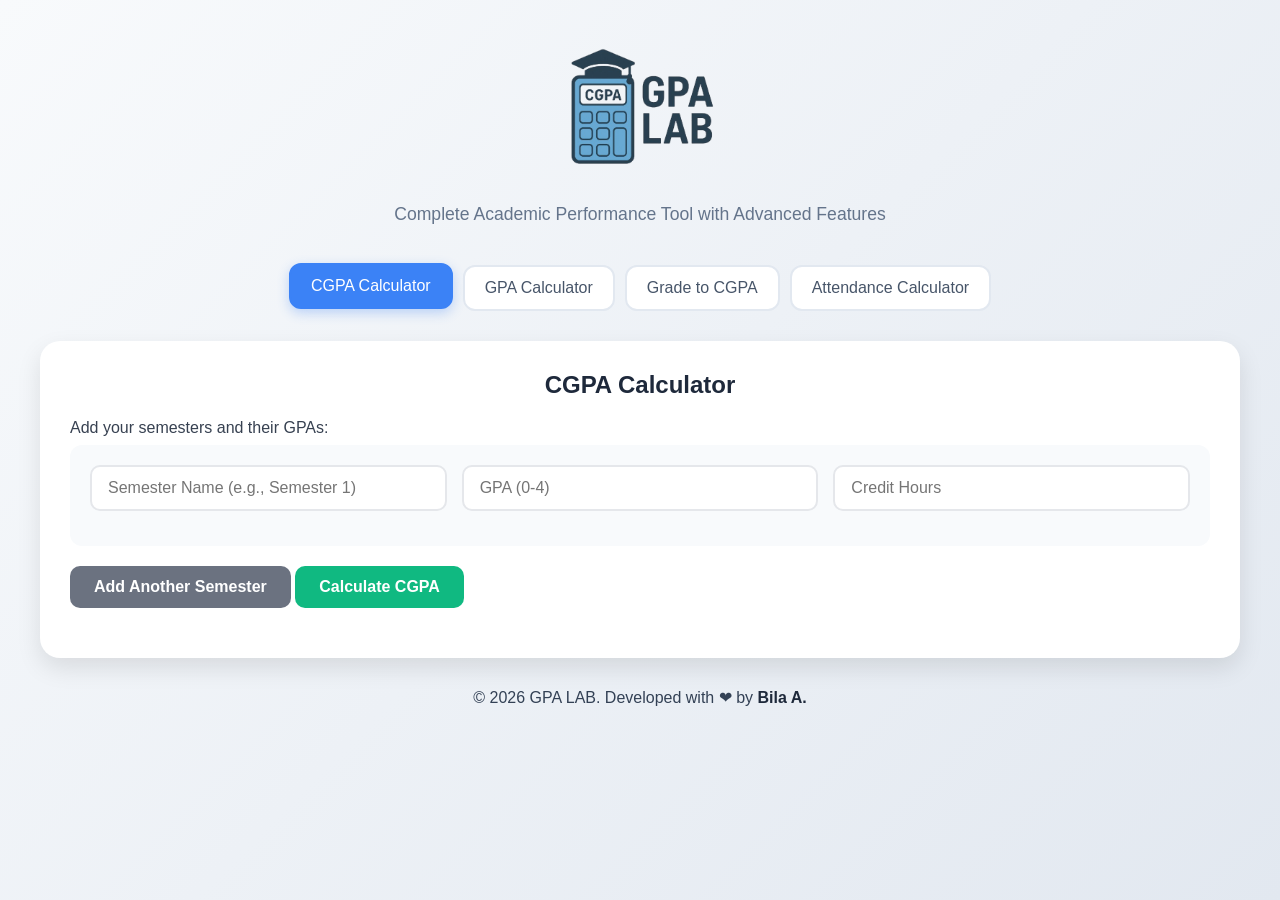
==== index.html @ 98773e89 "Upload Project" ====
<!DOCTYPE html>
<html lang="en">

<head>
  <meta charset="UTF-8">
  <meta name="viewport" content="width=device-width, initial-scale=1.0">
  <title>GPA Lab - Academic Performance Tool</title>
  <link rel="stylesheet" href="css/style.css">
</head>

<body>
  <div class="container">
    <div class="header">
      <!-- <h1>GPA Lab</h1> -->
      <span class="logo">
        <img src="assets/logo (2).png" alt="">
      </span>
      <p>Complete Academic Performance Tool with Advanced Features</p>
    </div>

    <div class="calculator-tabs">
      <div class="tab-btn active" onclick="showCalculator('cgpa')">CGPA Calculator</div>
      <div class="tab-btn" onclick="showCalculator('gpa')">GPA Calculator</div>
      <div class="tab-btn" onclick="showCalculator('grade')">Grade to CGPA</div>
      <div class="tab-btn" onclick="showCalculator('attendance')">Attendance Calculator</div>
    </div>

    <!-- CGPA Calculator -->
    <div id="cgpa-calc" class="calculator-section active">
      <h2 class="section-title">CGPA Calculator</h2>
      <div class="input-group">
        <label>Add your semesters and their GPAs:</label>
        <div id="semesters-container">
          <div class="semester-group">
            <div class="input-row">
              <input type="text" placeholder="Semester Name (e.g., Semester 1)" class="semester-name">
              <input type="number" step="0.01" min="0" max="4" placeholder="GPA (0-4)" class="semester-gpa">
              <input type="number" step="1" min="1" placeholder="Credit Hours" class="semester-credits">
            </div>
          </div>
        </div>
        <div style="margin: 20px 0;">
          <button class="btn btn-secondary" onclick="addSemester()">Add Another Semester</button>
          <button class="btn btn-success" onclick="calculateCGPA()">Calculate CGPA</button>
        </div>
      </div>
      <div id="cgpa-result" class="result-card">
        <div class="result-value" id="cgpa-value">0.00</div>
        <div class="result-label">Your CGPA</div>
      </div>
    </div>

    <!-- GPA Calculator -->
    <div id="gpa-calc" class="calculator-section">
      <h2 class="section-title">GPA Calculator</h2>
      <div class="grade-info">
        <h4>Grade Scale (4.0 Scale)</h4>
        <div class="grade-scale">
          <div>A+ = 4.0</div>
          <div>A = 4.0</div>
          <div>A- = 3.7</div>
          <div>B+ = 3.3</div>
          <div>B = 3.0</div>
          <div>B- = 2.7</div>
          <div>C+ = 2.3</div>
          <div>C = 2.0</div>
          <div>D = 1.0</div>
          <div>F = 0.0</div>
        </div>
      </div>
      <div class="input-group">
        <label>Add your courses:</label>
        <div id="courses-container">
          <div class="input-row">
            <input type="text" placeholder="Course Name" class="course-name">
            <select class="course-grade">
              <option value="">Select Grade</option>
              <option value="4.0">A+ (4.0)</option>
              <option value="4.0">A (4.0)</option>
              <option value="3.7">A- (3.7)</option>
              <option value="3.3">B+ (3.3)</option>
              <option value="3.0">B (3.0)</option>
              <option value="2.7">B- (2.7)</option>
              <option value="2.3">C+ (2.3)</option>
              <option value="2.0">C (2.0)</option>
              <option value="1.0">D (1.0)</option>
              <option value="0.0">F (0.0)</option>
            </select>
            <input type="number" step="1" min="1" placeholder="Credits" class="course-credits">
          </div>
        </div>
        <div style="margin: 20px 0;">
          <button class="btn btn-secondary" onclick="addCourse()">Add Another Course</button>
          <button class="btn btn-success" onclick="calculateGPA()">Calculate GPA</button>
        </div>
      </div>
      <div id="gpa-result" class="result-card">
        <div class="result-value" id="gpa-value">0.00</div>
        <div class="result-label">Your GPA</div>
      </div>
    </div>
    <!-- Grade to CGPA -->
    <div id="grade-calc" class="calculator-section">
      <h2 class="section-title">Grade to CGPA Calculator</h2>
      <div class="input-group">
        <label>Enter your letter grades and credits:</label>
        <div id="grade-courses-container">
          <div class="input-row">
            <input type="text" placeholder="Subject">
            <select class="grade-letter">
              <option value="">Select Grade</option>
              <option value="4.0">A+</option>
              <option value="4.0">A</option>
              <option value="3.7">A-</option>
              <option value="3.3">B+</option>
              <option value="3.0">B</option>
              <option value="2.7">B-</option>
              <option value="2.3">C+</option>
              <option value="2.0">C</option>
              <option value="1.0">D</option>
              <option value="0.0">F</option>
            </select>
            <input type="number" step="1" min="1" placeholder="Credits" class="grade-credits">
          </div>
        </div>
        <div style="margin: 20px 0;">
          <button class="btn btn-secondary" onclick="addGradeCourse()">Add Another Course</button>
          <button class="btn btn-success" onclick="calculateGradeCGPA()">Calculate CGPA</button>
        </div>
      </div>
      <div id="grade-result" class="result-card">
        <div class="result-value" id="grade-cgpa-value">0.00</div>
        <div class="result-label">Your CGPA from Grades</div>
      </div>
    </div>

    <!-- Attendance Calculator -->
    <div id="attendance-calc" class="calculator-section">
      <h2 class="section-title">Attendance Calculator</h2>
      <div class="attendance-grid">
        <div class="attendance-card">
          <h3>Calculate Attendance Percentage</h3>
          <div class="input-group">
            <label>Total Classes:</label>
            <input type="number" id="total-classes" placeholder="Total classes held">
          </div>
          <div class="input-group">
            <label>Classes Attended:</label>
            <input type="number" id="attended-classes" placeholder="Classes you attended">
          </div>
          <button class="btn" onclick="calculateAttendance()">Calculate Attendance</button>
          <div id="attendance-result" class="result-card">
            <div class="result-value" id="attendance-percentage">0%</div>
            <div class="result-label">Attendance Percentage</div>
          </div>
        </div>

        <div class="attendance-card">
          <h3>Classes Needed for Target</h3>
          <div class="input-group">
            <label>Current Attendance %:</label>
            <input type="number" step="0.01" id="current-attendance" placeholder="Current percentage">
          </div>
          <div class="input-group">
            <label>Target Attendance %:</label>
            <input type="number" step="0.01" id="target-attendance" placeholder="Desired percentage">
          </div>
          <div class="input-group">
            <label>Total Classes So Far:</label>
            <input type="number" id="current-total" placeholder="Classes held till now">
          </div>
          <button class="btn" onclick="calculateRequiredClasses()">Calculate Required</button>
          <div id="required-result" class="result-card">
            <div class="result-value" id="required-classes">0</div>
            <div class="result-label">Classes Needed</div>
          </div>
        </div>
      </div>
    </div>

    <footer>
      <p>&copy; <span id="year"></span> GPA LAB. Developed with ❤ by <a href="https://bilaldeveloper.vercel.app/">Bila
          A.</a></p>
    </footer>

  </div>
  <script src="js/script.js"></script>
</body>

</html>
---- css/style.css ----
* {
    margin: 0;
    padding: 0;
    box-sizing: border-box;
}

body {
    font-family: -apple-system, BlinkMacSystemFont, 'Segoe UI', Roboto, Oxygen, Ubuntu, Cantarell, sans-serif;
    background: linear-gradient(135deg, #f8fafc 0%, #e2e8f0 100%);
    min-height: 100vh;
    padding: 20px;
    color: #334155;
}

.container {
    max-width: 1200px;
    margin: 0 auto;
}

.header {
    text-align: center;
    margin-bottom: 40px;
}

.header h1 {
    font-size: 2.5rem;
    color: #1e293b;
    margin-bottom: 10px;
    font-weight: 700;
}

.logo{
    width: 10px;
    height: 10px;
}

.logo img{
    max-width: 15%;
    max-height: 15%;
}

.header p {
    color: #64748b;
    font-size: 1.1rem;
}

.calculator-tabs {
    display: flex;
    justify-content: center;
    margin-bottom: 30px;
    flex-wrap: wrap;
    gap: 10px;
}

.tab-btn {
    padding: 12px 20px;
    background: white;
    border: 2px solid #e2e8f0;
    border-radius: 12px;
    cursor: pointer;
    transition: all 0.3s ease;
    font-weight: 500;
    color: #475569;
}

.tab-btn.active {
    background: #3b82f6;
    color: white;
    border-color: #3b82f6;
    transform: translateY(-2px);
    box-shadow: 0 4px 12px rgba(59, 130, 246, 0.3);
}

.calculator-section {
    display: none;
    background: white;
    border-radius: 20px;
    padding: 30px;
    box-shadow: 0 10px 25px rgba(0, 0, 0, 0.1);
    margin-bottom: 30px;
}

.calculator-section.active {
    display: block;
}

.section-title {
    font-size: 1.5rem;
    color: #1e293b;
    margin-bottom: 20px;
    text-align: center;
}

.input-group {
    margin-bottom: 20px;
}

.input-group label {
    display: block;
    margin-bottom: 8px;
    font-weight: 500;
    color: #374151;
}

.input-row {
    display: flex;
    gap: 15px;
    margin-bottom: 15px;
    align-items: center;
    flex-wrap: wrap;
}

input,
select {
    padding: 12px 16px;
    border: 2px solid #e5e7eb;
    border-radius: 10px;
    font-size: 16px;
    transition: all 0.3s ease;
    flex: 1;
    min-width: 120px;
}

input:focus,
select:focus {
    outline: none;
    border-color: #3b82f6;
    box-shadow: 0 0 0 3px rgba(59, 130, 246, 0.1);
}

.btn {
    padding: 12px 24px;
    background: #3b82f6;
    color: white;
    border: none;
    border-radius: 10px;
    cursor: pointer;
    font-weight: 600;
    font-size: 16px;
    transition: all 0.3s ease;
    white-space: nowrap;
}

.btn:hover {
    background: #2563eb;
    transform: translateY(-1px);
    box-shadow: 0 4px 12px rgba(59, 130, 246, 0.3);
}

.btn-secondary {
    background: #6b7280;
}

.btn-secondary:hover {
    background: #4b5563;
}

.btn-success {
    background: #10b981;
}

.btn-success:hover {
    background: #059669;
}

.result-card {
    background: linear-gradient(135deg, #3b82f6 0%, #1d4ed8 100%);
    color: white;
    padding: 25px;
    border-radius: 15px;
    text-align: center;
    margin-top: 25px;
    display: none;
}

.result-card.show {
    display: block;
    animation: slideIn 0.5s ease;
}

@keyframes slideIn {
    from {
        opacity: 0;
        transform: translateY(20px);
    }

    to {
        opacity: 1;
        transform: translateY(0);
    }
}

.result-value {
    font-size: 2.5rem;
    font-weight: 700;
    margin-bottom: 10px;
}

.result-label {
    font-size: 1.1rem;
    opacity: 0.9;
}

.semester-group {
    background: #f8fafc;
    padding: 20px;
    border-radius: 12px;
    margin-bottom: 15px;
}

.semester-title {
    font-weight: 600;
    margin-bottom: 15px;
    color: #1e293b;
}

.remove-semester {
    background: #ef4444;
    color: white;
    border: none;
    padding: 8px 12px;
    border-radius: 6px;
    cursor: pointer;
    font-size: 14px;
    margin-left: 10px;
}

.remove-semester:hover {
    background: #dc2626;
}

.grade-info {
    background: #f0f9ff;
    border: 1px solid #bae6fd;
    padding: 15px;
    border-radius: 10px;
    margin-bottom: 20px;
}

.grade-info h4 {
    color: #0369a1;
    margin-bottom: 10px;
}

.grade-scale {
    display: grid;
    grid-template-columns: repeat(auto-fit, minmax(100px, 1fr));
    gap: 10px;
    font-size: 14px;
}

.attendance-grid {
    display: grid;
    grid-template-columns: repeat(auto-fit, minmax(250px, 1fr));
    gap: 20px;
    margin-bottom: 20px;
}

.attendance-card {
    background: #f8fafc;
    padding: 20px;
    border-radius: 12px;
    border: 2px solid #e2e8f0;
}

.features-grid {
    display: grid;
    grid-template-columns: repeat(auto-fit, minmax(280px, 1fr));
    gap: 20px;
    margin-top: 40px;
}

.feature-card {
    background: white;
    padding: 25px;
    border-radius: 15px;
    box-shadow: 0 4px 15px rgba(0, 0, 0, 0.08);
    text-align: center;
}

.feature-icon {
    font-size: 2.5rem;
    margin-bottom: 15px;
}

.feature-card h3 {
    color: #1e293b;
    margin-bottom: 10px;
}

.feature-card p {
    color: #64748b;
    line-height: 1.6;
}

footer{
    display: flex;
    justify-content: center;
    align-items: center;
}

footer p a{
    text-decoration: none;
    color: #1e293b;
    font-weight: 600;
}

@media (max-width: 768px) {
    .header h1 {
        font-size: 2rem;
    }

    .input-row {
        flex-direction: column;
    }

    input,
    select,
    .btn {
        min-width: 100%;
    }

    .calculator-tabs {
        flex-direction: column;
    }

    .tab-btn {
        text-align: center;
    }
}
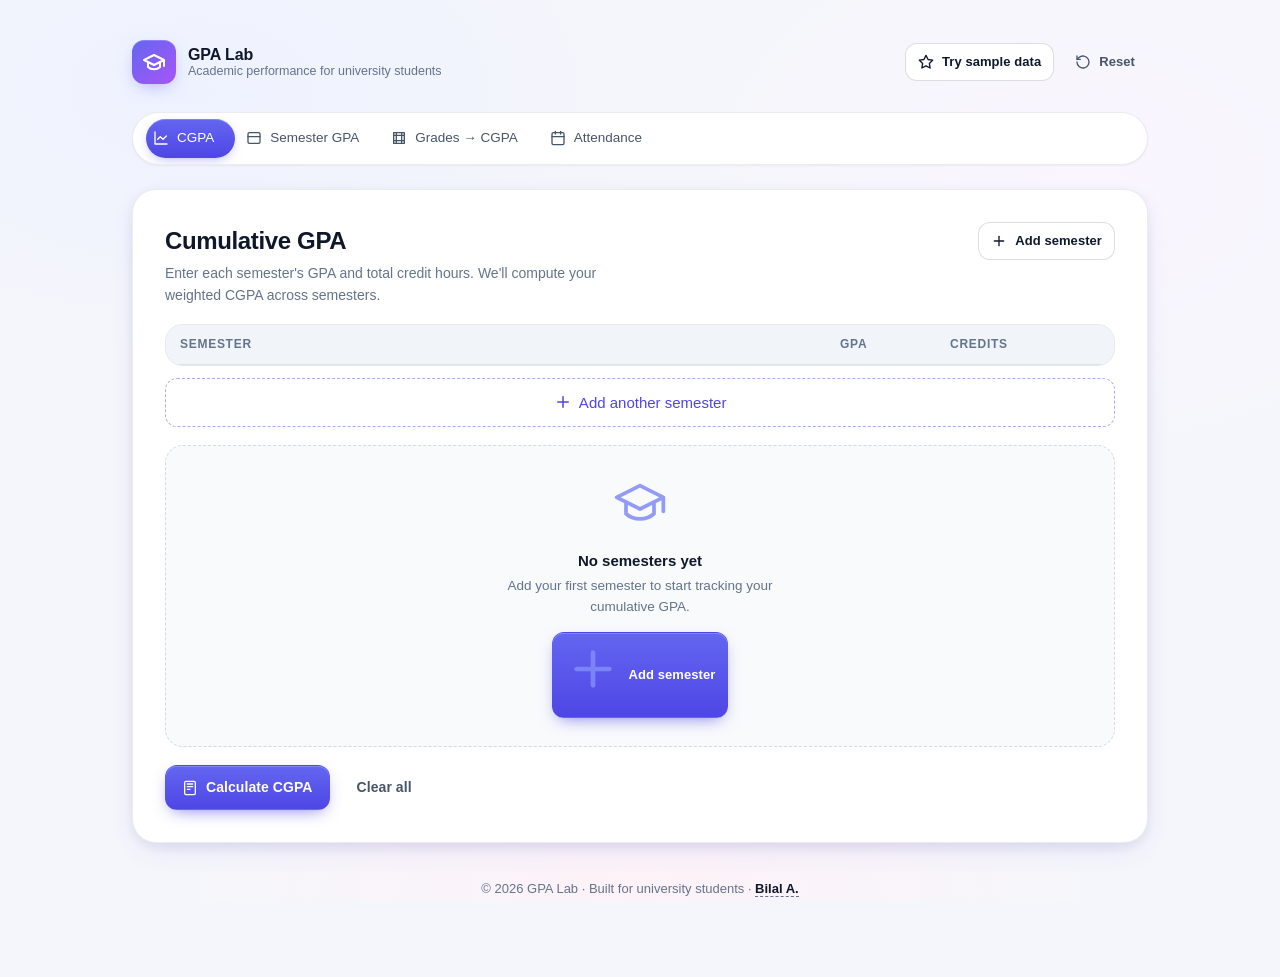
==== commit 51120955: "enhance UI" ====
--- a/index.html
+++ b/index.html
@@ -1,190 +1,425 @@
 <!DOCTYPE html>
 <html lang="en">
-
 <head>
-  <meta charset="UTF-8">
-  <meta name="viewport" content="width=device-width, initial-scale=1.0">
-  <title>GPA Lab - Academic Performance Tool</title>
-  <link rel="stylesheet" href="css/style.css">
+  <meta charset="UTF-8" />
+  <meta name="viewport" content="width=device-width, initial-scale=1.0" />
+  <meta name="color-scheme" content="light dark" />
+  <meta name="description" content="GPA Lab — calculate CGPA, semester GPA, and track class attendance. Built for university students." />
+  <title>GPA Lab — Academic Performance Tool</title>
+  <link rel="stylesheet" href="css/style.css" />
+  <link rel="icon" href="data:image/svg+xml,%3Csvg xmlns='http://www.w3.org/2000/svg' viewBox='0 0 24 24' fill='none' stroke='%236366f1' stroke-width='2.5' stroke-linecap='round' stroke-linejoin='round'%3E%3Cpath d='M12 6.253v13'/%3E%3Cpath d='M12 6.253a4 4 0 0 1 4 4v0a4 4 0 0 1-8 0v0a4 4 0 0 1 4-4z'/%3E%3Cpath d='M4 20h16'/%3E%3C/svg%3E" />
 </head>
-
 <body>
-  <div class="container">
-    <div class="header">
-      <!-- <h1>GPA Lab</h1> -->
-      <span class="logo">
-        <img src="assets/logo (2).png" alt="">
-      </span>
-      <p>Complete Academic Performance Tool with Advanced Features</p>
-    </div>
-
-    <div class="calculator-tabs">
-      <div class="tab-btn active" onclick="showCalculator('cgpa')">CGPA Calculator</div>
-      <div class="tab-btn" onclick="showCalculator('gpa')">GPA Calculator</div>
-      <div class="tab-btn" onclick="showCalculator('grade')">Grade to CGPA</div>
-      <div class="tab-btn" onclick="showCalculator('attendance')">Attendance Calculator</div>
-    </div>
-
-    <!-- CGPA Calculator -->
-    <div id="cgpa-calc" class="calculator-section active">
-      <h2 class="section-title">CGPA Calculator</h2>
-      <div class="input-group">
-        <label>Add your semesters and their GPAs:</label>
-        <div id="semesters-container">
-          <div class="semester-group">
-            <div class="input-row">
-              <input type="text" placeholder="Semester Name (e.g., Semester 1)" class="semester-name">
-              <input type="number" step="0.01" min="0" max="4" placeholder="GPA (0-4)" class="semester-gpa">
-              <input type="number" step="1" min="1" placeholder="Credit Hours" class="semester-credits">
-            </div>
-          </div>
-        </div>
-        <div style="margin: 20px 0;">
-          <button class="btn btn-secondary" onclick="addSemester()">Add Another Semester</button>
-          <button class="btn btn-success" onclick="calculateCGPA()">Calculate CGPA</button>
-        </div>
-      </div>
-      <div id="cgpa-result" class="result-card">
-        <div class="result-value" id="cgpa-value">0.00</div>
-        <div class="result-label">Your CGPA</div>
-      </div>
-    </div>
-
-    <!-- GPA Calculator -->
-    <div id="gpa-calc" class="calculator-section">
-      <h2 class="section-title">GPA Calculator</h2>
-      <div class="grade-info">
-        <h4>Grade Scale (4.0 Scale)</h4>
-        <div class="grade-scale">
-          <div>A+ = 4.0</div>
-          <div>A = 4.0</div>
-          <div>A- = 3.7</div>
-          <div>B+ = 3.3</div>
-          <div>B = 3.0</div>
-          <div>B- = 2.7</div>
-          <div>C+ = 2.3</div>
-          <div>C = 2.0</div>
-          <div>D = 1.0</div>
-          <div>F = 0.0</div>
-        </div>
-      </div>
-      <div class="input-group">
-        <label>Add your courses:</label>
-        <div id="courses-container">
-          <div class="input-row">
-            <input type="text" placeholder="Course Name" class="course-name">
-            <select class="course-grade">
-              <option value="">Select Grade</option>
-              <option value="4.0">A+ (4.0)</option>
-              <option value="4.0">A (4.0)</option>
-              <option value="3.7">A- (3.7)</option>
-              <option value="3.3">B+ (3.3)</option>
-              <option value="3.0">B (3.0)</option>
-              <option value="2.7">B- (2.7)</option>
-              <option value="2.3">C+ (2.3)</option>
-              <option value="2.0">C (2.0)</option>
-              <option value="1.0">D (1.0)</option>
-              <option value="0.0">F (0.0)</option>
-            </select>
-            <input type="number" step="1" min="1" placeholder="Credits" class="course-credits">
-          </div>
-        </div>
-        <div style="margin: 20px 0;">
-          <button class="btn btn-secondary" onclick="addCourse()">Add Another Course</button>
-          <button class="btn btn-success" onclick="calculateGPA()">Calculate GPA</button>
-        </div>
-      </div>
-      <div id="gpa-result" class="result-card">
-        <div class="result-value" id="gpa-value">0.00</div>
-        <div class="result-label">Your GPA</div>
-      </div>
-    </div>
-    <!-- Grade to CGPA -->
-    <div id="grade-calc" class="calculator-section">
-      <h2 class="section-title">Grade to CGPA Calculator</h2>
-      <div class="input-group">
-        <label>Enter your letter grades and credits:</label>
-        <div id="grade-courses-container">
-          <div class="input-row">
-            <input type="text" placeholder="Subject">
-            <select class="grade-letter">
-              <option value="">Select Grade</option>
-              <option value="4.0">A+</option>
-              <option value="4.0">A</option>
-              <option value="3.7">A-</option>
-              <option value="3.3">B+</option>
-              <option value="3.0">B</option>
-              <option value="2.7">B-</option>
-              <option value="2.3">C+</option>
-              <option value="2.0">C</option>
-              <option value="1.0">D</option>
-              <option value="0.0">F</option>
-            </select>
-            <input type="number" step="1" min="1" placeholder="Credits" class="grade-credits">
-          </div>
-        </div>
-        <div style="margin: 20px 0;">
-          <button class="btn btn-secondary" onclick="addGradeCourse()">Add Another Course</button>
-          <button class="btn btn-success" onclick="calculateGradeCGPA()">Calculate CGPA</button>
-        </div>
-      </div>
-      <div id="grade-result" class="result-card">
-        <div class="result-value" id="grade-cgpa-value">0.00</div>
-        <div class="result-label">Your CGPA from Grades</div>
-      </div>
-    </div>
-
-    <!-- Attendance Calculator -->
-    <div id="attendance-calc" class="calculator-section">
-      <h2 class="section-title">Attendance Calculator</h2>
-      <div class="attendance-grid">
-        <div class="attendance-card">
-          <h3>Calculate Attendance Percentage</h3>
-          <div class="input-group">
-            <label>Total Classes:</label>
-            <input type="number" id="total-classes" placeholder="Total classes held">
-          </div>
-          <div class="input-group">
-            <label>Classes Attended:</label>
-            <input type="number" id="attended-classes" placeholder="Classes you attended">
-          </div>
-          <button class="btn" onclick="calculateAttendance()">Calculate Attendance</button>
-          <div id="attendance-result" class="result-card">
-            <div class="result-value" id="attendance-percentage">0%</div>
-            <div class="result-label">Attendance Percentage</div>
-          </div>
-        </div>
-
-        <div class="attendance-card">
-          <h3>Classes Needed for Target</h3>
-          <div class="input-group">
-            <label>Current Attendance %:</label>
-            <input type="number" step="0.01" id="current-attendance" placeholder="Current percentage">
-          </div>
-          <div class="input-group">
-            <label>Target Attendance %:</label>
-            <input type="number" step="0.01" id="target-attendance" placeholder="Desired percentage">
-          </div>
-          <div class="input-group">
-            <label>Total Classes So Far:</label>
-            <input type="number" id="current-total" placeholder="Classes held till now">
-          </div>
-          <button class="btn" onclick="calculateRequiredClasses()">Calculate Required</button>
-          <div id="required-result" class="result-card">
-            <div class="result-value" id="required-classes">0</div>
-            <div class="result-label">Classes Needed</div>
-          </div>
-        </div>
-      </div>
-    </div>
-
-    <footer>
-      <p>&copy; <span id="year"></span> GPA LAB. Developed with ❤ by <a href="https://bilaldeveloper.vercel.app/">Bila
-          A.</a></p>
+  <div class="shell">
+
+    <header class="brand-row" aria-label="App header">
+      <div class="brand">
+        <span class="brand-mark" aria-hidden="true">
+          <svg viewBox="0 0 24 24" fill="none" stroke="currentColor" stroke-width="2" stroke-linecap="round" stroke-linejoin="round">
+            <path d="M22 10v6M2 10l10-5 10 5-10 5z"/>
+            <path d="M6 12v5c3 3 9 3 12 0v-5"/>
+          </svg>
+        </span>
+        <div class="brand-text">
+          <strong>GPA Lab</strong>
+          <span>Academic performance for university students</span>
+        </div>
+      </div>
+
+      <div class="header-actions">
+        <button type="button" class="btn btn-secondary btn-sm" id="sampleBtn" aria-label="Load sample data">
+          <svg viewBox="0 0 24 24" fill="none" stroke="currentColor" stroke-width="2" stroke-linecap="round" stroke-linejoin="round" aria-hidden="true">
+            <path d="M12 2l3.09 6.26L22 9.27l-5 4.87 1.18 6.88L12 17.77l-6.18 3.25L7 14.14 2 9.27l6.91-1.01L12 2z"/>
+          </svg>
+          Try sample data
+        </button>
+        <button type="button" class="btn btn-ghost btn-sm" id="resetBtn" aria-label="Reset all inputs">
+          <svg viewBox="0 0 24 24" fill="none" stroke="currentColor" stroke-width="2" stroke-linecap="round" stroke-linejoin="round" aria-hidden="true">
+            <path d="M3 12a9 9 0 1 0 3-6.7L3 8"/><path d="M3 3v5h5"/>
+          </svg>
+          Reset
+        </button>
+      </div>
+    </header>
+
+    <!-- Tab nav with sliding indicator -->
+    <nav class="tabs" role="tablist" aria-label="Calculators" id="tabs">
+      <span class="tab-indicator" aria-hidden="true"></span>
+      <button class="tab-btn" role="tab" aria-selected="true"  aria-controls="cgpa-calc"        data-tab="cgpa"        id="tab-cgpa">
+        <svg viewBox="0 0 24 24" fill="none" stroke="currentColor" stroke-width="2" stroke-linecap="round" stroke-linejoin="round" aria-hidden="true">
+          <path d="M3 3v18h18"/><path d="M7 14l4-4 4 4 5-5"/>
+        </svg>
+        CGPA
+      </button>
+      <button class="tab-btn" role="tab" aria-selected="false" aria-controls="gpa-calc"         data-tab="gpa"         id="tab-gpa">
+        <svg viewBox="0 0 24 24" fill="none" stroke="currentColor" stroke-width="2" stroke-linecap="round" stroke-linejoin="round" aria-hidden="true">
+          <rect x="3" y="4" width="18" height="16" rx="2"/><path d="M3 10h18"/>
+        </svg>
+        Semester GPA
+      </button>
+      <button class="tab-btn" role="tab" aria-selected="false" aria-controls="grade-calc"       data-tab="grade"       id="tab-grade">
+        <svg viewBox="0 0 24 24" fill="none" stroke="currentColor" stroke-width="2" stroke-linecap="round" stroke-linejoin="round" aria-hidden="true">
+          <path d="M4 4h16v16H4z"/><path d="M8 4v16M16 4v16M4 8h16M4 16h16"/>
+        </svg>
+        Grades → CGPA
+      </button>
+      <button class="tab-btn" role="tab" aria-selected="false" aria-controls="attendance-calc"  data-tab="attendance"  id="tab-attendance">
+        <svg viewBox="0 0 24 24" fill="none" stroke="currentColor" stroke-width="2" stroke-linecap="round" stroke-linejoin="round" aria-hidden="true">
+          <rect x="3" y="4" width="18" height="18" rx="2"/><path d="M16 2v4M8 2v4M3 10h18"/>
+        </svg>
+        Attendance
+      </button>
+    </nav>
+
+    <!-- ============================ CGPA ============================ -->
+    <section id="cgpa-calc" class="card" role="tabpanel" aria-labelledby="tab-cgpa">
+      <header class="section-head">
+        <div>
+          <h2 class="section-title">Cumulative GPA</h2>
+          <p class="section-sub">Enter each semester's GPA and total credit hours. We'll compute your weighted CGPA across semesters.</p>
+        </div>
+        <div class="section-head-right">
+          <button type="button" class="btn btn-secondary btn-sm" id="cgpaAddSemester" data-add="cgpa">
+            <svg viewBox="0 0 24 24" fill="none" stroke="currentColor" stroke-width="2" stroke-linecap="round" stroke-linejoin="round" aria-hidden="true">
+              <line x1="12" y1="5" x2="12" y2="19"/><line x1="5" y1="12" x2="19" y2="12"/>
+            </svg>
+            Add semester
+          </button>
+        </div>
+      </header>
+
+      <div class="row-table" data-table="cgpa">
+        <div class="row-table-head row-cgcol" aria-hidden="true">
+          <span class="col-label">Semester</span>
+          <span class="col-label">GPA</span>
+          <span class="col-label">Credits</span>
+          <span></span>
+        </div>
+        <div class="row-table-rows" id="cgpa-rows" role="list"></div>
+      </div>
+      <button type="button" class="btn-add-row" data-add="cgpa">
+        <svg viewBox="0 0 24 24" fill="none" stroke="currentColor" stroke-width="2" stroke-linecap="round" stroke-linejoin="round" style="width:18px;height:18px;vertical-align:-3px;margin-right:4px;" aria-hidden="true">
+          <line x1="12" y1="5" x2="12" y2="19"/><line x1="5" y1="12" x2="19" y2="12"/>
+        </svg>
+        Add another semester
+      </button>
+
+      <!-- Empty state, shown when no rows -->
+      <div class="empty-state" id="cgpa-empty" hidden>
+        <svg viewBox="0 0 24 24" fill="none" stroke="currentColor" stroke-width="1.6" stroke-linecap="round" stroke-linejoin="round" aria-hidden="true">
+          <path d="M22 10v6M2 10l10-5 10 5-10 5z"/><path d="M6 12v5c3 3 9 3 12 0v-5"/>
+        </svg>
+        <h4>No semesters yet</h4>
+        <p>Add your first semester to start tracking your cumulative GPA.</p>
+        <button type="button" class="btn btn-primary btn-sm" data-empty-add="cgpa">
+          <svg viewBox="0 0 24 24" fill="none" stroke="currentColor" stroke-width="2" stroke-linecap="round" stroke-linejoin="round" aria-hidden="true">
+            <line x1="12" y1="5" x2="12" y2="19"/><line x1="5" y1="12" x2="19" y2="12"/>
+          </svg>
+          Add semester
+        </button>
+      </div>
+
+      <div style="margin-top: 18px; display: flex; gap: 10px; flex-wrap: wrap;">
+        <button type="button" class="btn btn-primary" data-calc="cgpa">
+          <svg viewBox="0 0 24 24" fill="none" stroke="currentColor" stroke-width="2" stroke-linecap="round" stroke-linejoin="round" aria-hidden="true">
+            <rect x="4" y="2" width="16" height="20" rx="2"/><path d="M8 6h8M8 10h8M8 14h4"/>
+          </svg>
+          Calculate CGPA
+        </button>
+        <button type="button" class="btn btn-ghost" data-clear="cgpa">Clear all</button>
+      </div>
+
+      <!-- Result -->
+      <div class="result" id="cgpa-result" data-tier="" aria-live="polite">
+        <div class="result-grid">
+          <div class="result-hero">
+            <svg class="result-ring" viewBox="0 0 120 120" aria-hidden="true">
+              <defs>
+                <linearGradient id="ring-grad" x1="0" y1="0" x2="1" y2="1">
+                  <stop offset="0%"  stop-color="#6366f1"/>
+                  <stop offset="100%" stop-color="#a855f7"/>
+                </linearGradient>
+              </defs>
+              <circle class="track" cx="60" cy="60" r="52"/>
+              <circle class="meter" cx="60" cy="60" r="52" stroke-dasharray="326.73" stroke-dashoffset="326.73"/>
+            </svg>
+            <div style="text-align:center;">
+              <div class="result-value" id="cgpa-value">0.00</div>
+              <div class="result-suffix">out of 4.00</div>
+            </div>
+          </div>
+          <div class="result-info">
+            <span class="result-classification" id="cgpa-classification">
+              <svg viewBox="0 0 24 24" fill="none" stroke="currentColor" stroke-width="2.5" stroke-linecap="round" stroke-linejoin="round" aria-hidden="true">
+                <polyline points="20 6 9 17 4 12"/>
+              </svg>
+              <span id="cgpa-classification-text">—</span>
+            </span>
+            <h3 class="result-heading">Your cumulative GPA</h3>
+            <dl class="result-breakdown">
+              <div><dt>Semesters</dt><dd id="cgpa-sem-count">0</dd></div>
+              <div><dt>Total credits</dt><dd id="cgpa-credits">0</dd></div>
+              <div><dt>Quality points</dt><dd id="cgpa-points">0</dd></div>
+            </dl>
+            <div class="result-actions">
+              <button type="button" class="btn btn-secondary btn-sm" data-copy="cgpa">
+                <svg viewBox="0 0 24 24" fill="none" stroke="currentColor" stroke-width="2" stroke-linecap="round" stroke-linejoin="round" aria-hidden="true">
+                  <rect x="9" y="9" width="13" height="13" rx="2" ry="2"/><path d="M5 15H4a2 2 0 0 1-2-2V4a2 2 0 0 1 2-2h9a2 2 0 0 1 2 2v1"/>
+                </svg>
+                Copy result
+              </button>
+            </div>
+          </div>
+        </div>
+      </div>
+    </section>
+
+    <!-- ============================ GPA ============================ -->
+    <section id="gpa-calc" class="card" role="tabpanel" aria-labelledby="tab-gpa" hidden>
+      <header class="section-head">
+        <div>
+          <h2 class="section-title">Semester GPA</h2>
+          <p class="section-sub">Enter each course, its grade, and credit hours to compute your GPA for a single semester.</p>
+        </div>
+      </header>
+
+      <div class="grade-info" aria-label="4.0 grading scale">
+        <strong>4.0 grading scale</strong>
+        <div class="grade-scale" style="margin-top:8px;">
+          <span>A+ · 4.0</span><span>A · 4.0</span><span>A− · 3.7</span>
+          <span>B+ · 3.3</span><span>B · 3.0</span><span>B− · 2.7</span>
+          <span>C+ · 2.3</span><span>C · 2.0</span><span>D · 1.0</span><span>F · 0.0</span>
+        </div>
+      </div>
+
+      <div class="row-table" data-table="gpa">
+        <div class="row-table-head row-gpcol" aria-hidden="true">
+          <span class="col-label">Course</span>
+          <span class="col-label">Grade</span>
+          <span class="col-label">Credits</span>
+          <span></span>
+        </div>
+        <div class="row-table-rows" id="gpa-rows" role="list"></div>
+      </div>
+      <button type="button" class="btn-add-row" data-add="gpa">
+        <svg viewBox="0 0 24 24" fill="none" stroke="currentColor" stroke-width="2" stroke-linecap="round" stroke-linejoin="round" style="width:18px;height:18px;vertical-align:-3px;margin-right:4px;" aria-hidden="true">
+          <line x1="12" y1="5" x2="12" y2="19"/><line x1="5" y1="12" x2="19" y2="12"/>
+        </svg>
+        Add another course
+      </button>
+
+      <div style="margin-top: 18px; display: flex; gap: 10px; flex-wrap: wrap;">
+        <button type="button" class="btn btn-primary" data-calc="gpa">
+          <svg viewBox="0 0 24 24" fill="none" stroke="currentColor" stroke-width="2" stroke-linecap="round" stroke-linejoin="round" aria-hidden="true">
+            <rect x="4" y="2" width="16" height="20" rx="2"/><path d="M8 6h8M8 10h8M8 14h4"/>
+          </svg>
+          Calculate GPA
+        </button>
+        <button type="button" class="btn btn-ghost" data-clear="gpa">Clear all</button>
+      </div>
+
+      <div class="result" id="gpa-result" data-tier="" aria-live="polite">
+        <div class="result-grid">
+          <div class="result-hero">
+            <svg class="result-ring" viewBox="0 0 120 120" aria-hidden="true">
+              <circle class="track" cx="60" cy="60" r="52"/>
+              <circle class="meter" cx="60" cy="60" r="52" stroke-dasharray="326.73" stroke-dashoffset="326.73"/>
+            </svg>
+            <div style="text-align:center;">
+              <div class="result-value" id="gpa-value">0.00</div>
+              <div class="result-suffix">out of 4.00</div>
+            </div>
+          </div>
+          <div class="result-info">
+            <span class="result-classification">
+              <svg viewBox="0 0 24 24" fill="none" stroke="currentColor" stroke-width="2.5" stroke-linecap="round" stroke-linejoin="round" aria-hidden="true">
+                <polyline points="20 6 9 17 4 12"/>
+              </svg>
+              <span id="gpa-classification-text">—</span>
+            </span>
+            <h3 class="result-heading">Your semester GPA</h3>
+            <dl class="result-breakdown">
+              <div><dt>Courses</dt><dd id="gpa-course-count">0</dd></div>
+              <div><dt>Total credits</dt><dd id="gpa-credits">0</dd></div>
+              <div><dt>Quality points</dt><dd id="gpa-points">0</dd></div>
+            </dl>
+            <div class="result-actions">
+              <button type="button" class="btn btn-secondary btn-sm" data-copy="gpa">
+                <svg viewBox="0 0 24 24" fill="none" stroke="currentColor" stroke-width="2" stroke-linecap="round" stroke-linejoin="round" aria-hidden="true">
+                  <rect x="9" y="9" width="13" height="13" rx="2" ry="2"/><path d="M5 15H4a2 2 0 0 1-2-2V4a2 2 0 0 1 2-2h9a2 2 0 0 1 2 2v1"/>
+                </svg>
+                Copy result
+              </button>
+            </div>
+          </div>
+        </div>
+      </div>
+    </section>
+
+    <!-- ============================ Grade → CGPA ============================ -->
+    <section id="grade-calc" class="card" role="tabpanel" aria-labelledby="tab-grade" hidden>
+      <header class="section-head">
+        <div>
+          <h2 class="section-title">Course grades → CGPA</h2>
+          <p class="section-sub">Enter individual course grades across one or more semesters. Useful when you only have letter grades on hand.</p>
+        </div>
+      </header>
+
+      <div class="row-table" data-table="grade">
+        <div class="row-table-head row-grcol" aria-hidden="true">
+          <span class="col-label">Course</span>
+          <span class="col-label">Grade</span>
+          <span class="col-label">Credits</span>
+          <span></span>
+        </div>
+        <div class="row-table-rows" id="grade-rows" role="list"></div>
+      </div>
+      <button type="button" class="btn-add-row" data-add="grade">
+        <svg viewBox="0 0 24 24" fill="none" stroke="currentColor" stroke-width="2" stroke-linecap="round" stroke-linejoin="round" style="width:18px;height:18px;vertical-align:-3px;margin-right:4px;" aria-hidden="true">
+          <line x1="12" y1="5" x2="12" y2="19"/><line x1="5" y1="12" x2="19" y2="12"/>
+        </svg>
+        Add another course
+      </button>
+
+      <div style="margin-top: 18px; display: flex; gap: 10px; flex-wrap: wrap;">
+        <button type="button" class="btn btn-primary" data-calc="grade">
+          <svg viewBox="0 0 24 24" fill="none" stroke="currentColor" stroke-width="2" stroke-linecap="round" stroke-linejoin="round" aria-hidden="true">
+            <rect x="4" y="2" width="16" height="20" rx="2"/><path d="M8 6h8M8 10h8M8 14h4"/>
+          </svg>
+          Calculate CGPA
+        </button>
+        <button type="button" class="btn btn-ghost" data-clear="grade">Clear all</button>
+      </div>
+
+      <div class="result" id="grade-result" data-tier="" aria-live="polite">
+        <div class="result-grid">
+          <div class="result-hero">
+            <svg class="result-ring" viewBox="0 0 120 120" aria-hidden="true">
+              <circle class="track" cx="60" cy="60" r="52"/>
+              <circle class="meter" cx="60" cy="60" r="52" stroke-dasharray="326.73" stroke-dashoffset="326.73"/>
+            </svg>
+            <div style="text-align:center;">
+              <div class="result-value" id="grade-cgpa-value">0.00</div>
+              <div class="result-suffix">out of 4.00</div>
+            </div>
+          </div>
+          <div class="result-info">
+            <span class="result-classification">
+              <svg viewBox="0 0 24 24" fill="none" stroke="currentColor" stroke-width="2.5" stroke-linecap="round" stroke-linejoin="round" aria-hidden="true">
+                <polyline points="20 6 9 17 4 12"/>
+              </svg>
+              <span id="grade-classification-text">—</span>
+            </span>
+            <h3 class="result-heading">CGPA from course grades</h3>
+            <dl class="result-breakdown">
+              <div><dt>Courses</dt><dd id="grade-course-count">0</dd></div>
+              <div><dt>Total credits</dt><dd id="grade-credits">0</dd></div>
+              <div><dt>Quality points</dt><dd id="grade-points">0</dd></div>
+            </dl>
+            <div class="result-actions">
+              <button type="button" class="btn btn-secondary btn-sm" data-copy="grade">
+                <svg viewBox="0 0 24 24" fill="none" stroke="currentColor" stroke-width="2" stroke-linecap="round" stroke-linejoin="round" aria-hidden="true">
+                  <rect x="9" y="9" width="13" height="13" rx="2" ry="2"/><path d="M5 15H4a2 2 0 0 1-2-2V4a2 2 0 0 1 2-2h9a2 2 0 0 1 2 2v1"/>
+                </svg>
+                Copy result
+              </button>
+            </div>
+          </div>
+        </div>
+      </div>
+    </section>
+
+    <!-- ============================ Attendance ============================ -->
+    <section id="attendance-calc" class="card" role="tabpanel" aria-labelledby="tab-attendance" hidden>
+      <header class="section-head">
+        <div>
+          <h2 class="section-title">Attendance tracker</h2>
+          <p class="section-sub">Track your current attendance percentage, or figure out how many more you need to reach a target.</p>
+        </div>
+      </header>
+
+      <div class="field-grid" style="grid-template-columns: 1fr 1fr; margin-top: 22px;">
+        <!-- Card A: Current percentage -->
+        <div class="field">
+          <h3 style="margin:0 0 4px;font-size:15px;">Current percentage</h3>
+          <p class="section-sub" style="margin:0 0 14px;">Quick attendance check from total vs. attended classes.</p>
+          <label for="total-classes">Total classes held</label>
+          <input type="number" id="total-classes" placeholder="e.g. 40" min="0" inputmode="numeric" />
+          <label for="attended-classes">Classes attended</label>
+          <input type="number" id="attended-classes" placeholder="e.g. 36" min="0" inputmode="numeric" />
+          <button type="button" class="btn btn-primary btn-sm" data-calc="attendance" style="margin-top:14px; align-self:flex-start;">
+            <svg viewBox="0 0 24 24" fill="none" stroke="currentColor" stroke-width="2" stroke-linecap="round" stroke-linejoin="round" aria-hidden="true">
+              <rect x="4" y="2" width="16" height="20" rx="2"/><path d="M8 6h8M8 10h8M8 14h4"/>
+            </svg>
+            Calculate %
+          </button>
+
+          <div class="result" id="attendance-result" data-tier="" aria-live="polite" style="margin-top: 18px;">
+            <div class="result-grid">
+              <div class="result-hero" style="width:120px;height:120px;">
+                <svg class="result-ring" viewBox="0 0 120 120" aria-hidden="true">
+                  <circle class="track" cx="60" cy="60" r="52"/>
+                  <circle class="meter" cx="60" cy="60" r="52" stroke-dasharray="326.73" stroke-dashoffset="326.73"/>
+                </svg>
+                <div style="text-align:center;">
+                  <div class="result-value" id="attendance-percentage" style="font-size:32px;">0%</div>
+                </div>
+              </div>
+              <div class="result-info">
+                <span class="result-classification" id="attendance-classification-text">—</span>
+                <h3 class="result-heading">Current attendance</h3>
+              </div>
+            </div>
+          </div>
+        </div>
+
+        <!-- Card B: Target -->
+        <div class="field">
+          <h3 style="margin:0 0 4px;font-size:15px;">Classes needed for target</h3>
+          <p class="section-sub" style="margin:0 0 14px;">How many consecutive classes do you need to attend to hit your goal?</p>
+          <label for="current-attendance">Current attendance (%)</label>
+          <input type="number" id="current-attendance" placeholder="e.g. 78.5" min="0" max="100" step="0.1" inputmode="decimal" />
+          <label for="target-attendance">Target attendance (%)</label>
+          <input type="number" id="target-attendance" placeholder="e.g. 85" min="0" max="100" step="0.1" inputmode="decimal" />
+          <label for="current-total">Total classes so far</label>
+          <input type="number" id="current-total" placeholder="e.g. 40" min="0" inputmode="numeric" />
+          <button type="button" class="btn btn-primary btn-sm" data-calc="required" style="margin-top:14px; align-self:flex-start;">
+            <svg viewBox="0 0 24 24" fill="none" stroke="currentColor" stroke-width="2" stroke-linecap="round" stroke-linejoin="round" aria-hidden="true">
+              <rect x="4" y="2" width="16" height="20" rx="2"/><path d="M8 6h8M8 10h8M8 14h4"/>
+            </svg>
+            Calculate
+          </button>
+
+          <div class="result" id="required-result" data-tier="" aria-live="polite" style="margin-top: 18px;">
+            <div class="result-grid">
+              <div class="result-hero" style="width:120px;height:120px;">
+                <svg class="result-ring" viewBox="0 0 120 120" aria-hidden="true">
+                  <circle class="track" cx="60" cy="60" r="52"/>
+                  <circle class="meter" cx="60" cy="60" r="52" stroke-dasharray="326.73" stroke-dashoffset="326.73"/>
+                </svg>
+                <div style="text-align:center;">
+                  <div class="result-value" id="required-classes" style="font-size:36px;">0</div>
+                  <div class="result-suffix">classes</div>
+                </div>
+              </div>
+              <div class="result-info">
+                <span class="result-classification" id="required-classification-text">—</span>
+                <h3 class="result-heading">More classes to attend</h3>
+              </div>
+            </div>
+          </div>
+        </div>
+      </div>
+    </section>
+
+    <footer class="footnote">
+      <p>© <span id="year"></span> GPA Lab · Built for university students · <a href="https://bilaldeveloper.vercel.app/" target="_blank" rel="noopener">Bilal A.</a></p>
     </footer>
-
   </div>
+
+  <!-- Toast region: aria-live so screen readers announce feedback -->
+  <div class="toast-stack" id="toastStack" aria-live="polite" aria-atomic="true"></div>
+
   <script src="js/script.js"></script>
 </body>
-
 </html>
--- a/css/style.css
+++ b/css/style.css
@@ -1,330 +1,890 @@
-* {
-    margin: 0;
-    padding: 0;
-    box-sizing: border-box;
-}
-
+:root {
+  /* Brand */
+  --brand-50:  #eef2ff;
+  --brand-100: #e0e7ff;
+  --brand-200: #c7d2fe;
+  --brand-300: #a5b4fc;
+  --brand-400: #818cf8;
+  --brand-500: #6366f1;
+  --brand-600: #4f46e5;
+  --brand-700: #4338ca;
+  --brand-800: #3730a3;
+  --accent:    #a855f7;   /* violet accent for gradients */
+
+  /* Surfaces */
+  --bg:           #f5f6fb;
+  --bg-grad-1:    #eef2ff;
+  --bg-grad-2:    #faf5ff;
+  --bg-grad-3:    #fdf2f8;
+  --surface:      #ffffff;
+  --surface-2:    #f8fafc;
+  --surface-3:    #f1f5f9;
+  --border:       rgba(15, 23, 42, 0.08);
+  --border-strong:rgba(15, 23, 42, 0.14);
+
+  /* Text */
+  --text:        #0f172a;
+  --text-muted:  #475569;
+  --text-soft:   #64748b;
+
+  /* Status */
+  --success:     #10b981;
+  --success-50:  #ecfdf5;
+  --warning:     #f59e0b;
+  --warning-50:  #fffbeb;
+  --danger:      #ef4444;
+  --danger-50:   #fef2f2;
+  --info:        #0ea5e9;
+  --info-50:     #f0f9ff;
+
+  /* Shape */
+  --radius-sm: 8px;
+  --radius:    12px;
+  --radius-lg: 18px;
+  --radius-xl: 24px;
+  --radius-pill: 999px;
+
+  /* Elevation */
+  --shadow-xs: 0 1px 2px rgba(15, 23, 42, 0.05);
+  --shadow-sm: 0 2px 6px rgba(15, 23, 42, 0.06), 0 1px 2px rgba(15, 23, 42, 0.04);
+  --shadow-md: 0 10px 30px -10px rgba(79, 70, 229, 0.18), 0 4px 12px rgba(15, 23, 42, 0.06);
+  --shadow-lg: 0 24px 60px -20px rgba(79, 70, 229, 0.28), 0 8px 24px rgba(15, 23, 42, 0.08);
+
+  /* Motion */
+  --ease: cubic-bezier(0.2, 0.8, 0.2, 1);
+  --dur-fast: 120ms;
+  --dur: 220ms;
+  --dur-slow: 360ms;
+
+  /* Type */
+  --font: "Inter", "SF Pro Text", -apple-system, BlinkMacSystemFont,
+          "Segoe UI", Roboto, "Helvetica Neue", Arial, sans-serif;
+  --font-mono: "JetBrains Mono", ui-monospace, SFMono-Regular, Menlo,
+               Monaco, Consolas, monospace;
+}
+
+/* Dark mode */
+@media (prefers-color-scheme: dark) {
+  :root {
+    --bg:           #0a0c14;
+    --bg-grad-1:    #131434;
+    --bg-grad-2:    #1a1033;
+    --bg-grad-3:    #2a0e2a;
+    --surface:      #15172a;
+    --surface-2:    #1b1e36;
+    --surface-3:    #232744;
+    --border:       rgba(255, 255, 255, 0.08);
+    --border-strong:rgba(255, 255, 255, 0.16);
+    --text:         #f1f5f9;
+    --text-muted:   #cbd5e1;
+    --text-soft:    #94a3b8;
+    --brand-50:     #1e1b4b;
+    --success-50:   rgba(16, 185, 129, 0.12);
+    --warning-50:   rgba(245, 158, 11, 0.12);
+    --danger-50:    rgba(239, 68, 68, 0.12);
+    --info-50:      rgba(14, 165, 233, 0.12);
+    --shadow-xs: 0 1px 2px rgba(0, 0, 0, 0.4);
+    --shadow-sm: 0 2px 6px rgba(0, 0, 0, 0.4);
+    --shadow-md: 0 10px 30px -10px rgba(0, 0, 0, 0.6), 0 4px 12px rgba(0, 0, 0, 0.4);
+    --shadow-lg: 0 24px 60px -20px rgba(0, 0, 0, 0.7), 0 8px 24px rgba(0, 0, 0, 0.5);
+  }
+}
+
+
+/* ---------------------------------------------------------------------
+   2. Reset & base
+   --------------------------------------------------------------------- */
+*, *::before, *::after { box-sizing: border-box; }
+html, body { height: 100%; }
 body {
-    font-family: -apple-system, BlinkMacSystemFont, 'Segoe UI', Roboto, Oxygen, Ubuntu, Cantarell, sans-serif;
-    background: linear-gradient(135deg, #f8fafc 0%, #e2e8f0 100%);
-    min-height: 100vh;
-    padding: 20px;
-    color: #334155;
-}
-
-.container {
-    max-width: 1200px;
-    margin: 0 auto;
-}
-
-.header {
-    text-align: center;
-    margin-bottom: 40px;
-}
-
-.header h1 {
-    font-size: 2.5rem;
-    color: #1e293b;
-    margin-bottom: 10px;
-    font-weight: 700;
-}
-
-.logo{
-    width: 10px;
-    height: 10px;
-}
-
-.logo img{
-    max-width: 15%;
-    max-height: 15%;
-}
-
-.header p {
-    color: #64748b;
-    font-size: 1.1rem;
-}
-
-.calculator-tabs {
-    display: flex;
-    justify-content: center;
-    margin-bottom: 30px;
-    flex-wrap: wrap;
-    gap: 10px;
-}
+  margin: 0;
+  font-family: var(--font);
+  font-size: 15px;
+  line-height: 1.55;
+  color: var(--text);
+  -webkit-font-smoothing: antialiased;
+  text-rendering: optimizeLegibility;
+
+  background-color: var(--bg);
+  background-image:
+    radial-gradient(60% 50% at 15% 10%, var(--bg-grad-1) 0%, transparent 60%),
+    radial-gradient(50% 50% at 85% 20%, var(--bg-grad-2) 0%, transparent 60%),
+    radial-gradient(60% 50% at 50% 100%, var(--bg-grad-3) 0%, transparent 60%);
+  background-attachment: fixed;
+  background-repeat: no-repeat;
+  min-height: 100dvh;
+}
+
+button, input, select, textarea {
+  font: inherit;
+  color: inherit;
+}
+
+::selection { background: var(--brand-200); color: var(--brand-700); }
+
+:focus { outline: none; }
+:focus-visible {
+  outline: 2px solid var(--brand-500);
+  outline-offset: 2px;
+  border-radius: 6px;
+}
+
+.sr-only {
+  position: absolute;
+  width: 1px;
+  height: 1px;
+  padding: 0;
+  margin: -1px;
+  overflow: hidden;
+  clip: rect(0, 0, 0, 0);
+  white-space: nowrap;
+  border: 0;
+}
+
+
+/* ---------------------------------------------------------------------
+   3. Layout shell
+   --------------------------------------------------------------------- */
+.shell {
+  max-width: 1080px;
+  margin: 0 auto;
+  padding: clamp(20px, 4vw, 40px) clamp(16px, 4vw, 32px) 64px;
+}
+
+
+/* ---------------------------------------------------------------------
+   4. Header
+   --------------------------------------------------------------------- */
+.brand-row {
+  display: flex;
+  align-items: center;
+  justify-content: space-between;
+  gap: 16px;
+  margin-bottom: 28px;
+  flex-wrap: wrap;
+}
+.brand {
+  display: flex;
+  align-items: center;
+  gap: 12px;
+}
+.brand-mark {
+  width: 44px;
+  height: 44px;
+  display: grid;
+  place-items: center;
+  border-radius: 12px;
+  background: linear-gradient(135deg, var(--brand-500), var(--accent));
+  color: white;
+  box-shadow: 0 6px 18px -6px rgba(99, 102, 241, 0.55),
+              inset 0 1px 0 rgba(255, 255, 255, 0.2);
+}
+.brand-mark svg { width: 24px; height: 24px; }
+.brand-text { display: flex; flex-direction: column; line-height: 1.2; }
+.brand-text strong {
+  font-size: 16px;
+  letter-spacing: -0.005em;
+  font-weight: 700;
+}
+.brand-text span {
+  font-size: 12.5px;
+  color: var(--text-soft);
+}
+
+.header-actions {
+  display: flex;
+  gap: 8px;
+  align-items: center;
+}
+
+
+/* ---------------------------------------------------------------------
+   5. Tab nav (with sliding indicator)
+   --------------------------------------------------------------------- */
+.tabs {
+  position: relative;
+  display: flex;
+  gap: 4px;
+  padding: 6px;
+  background: var(--surface);
+  border: 1px solid var(--border);
+  border-radius: var(--radius-pill);
+  box-shadow: var(--shadow-xs);
+  margin-bottom: 24px;
+  overflow-x: auto;
+  scrollbar-width: none;
+}
+.tabs::-webkit-scrollbar { display: none; }
 
 .tab-btn {
-    padding: 12px 20px;
-    background: white;
-    border: 2px solid #e2e8f0;
-    border-radius: 12px;
-    cursor: pointer;
-    transition: all 0.3s ease;
-    font-weight: 500;
-    color: #475569;
-}
-
-.tab-btn.active {
-    background: #3b82f6;
-    color: white;
-    border-color: #3b82f6;
-    transform: translateY(-2px);
-    box-shadow: 0 4px 12px rgba(59, 130, 246, 0.3);
-}
-
-.calculator-section {
-    display: none;
-    background: white;
-    border-radius: 20px;
-    padding: 30px;
-    box-shadow: 0 10px 25px rgba(0, 0, 0, 0.1);
-    margin-bottom: 30px;
-}
-
-.calculator-section.active {
-    display: block;
-}
-
+  appearance: none;
+  border: 0;
+  background: transparent;
+  color: var(--text-muted);
+  font-weight: 500;
+  font-size: 13.5px;
+  padding: 9px 14px;
+  border-radius: var(--radius-pill);
+  cursor: pointer;
+  display: inline-flex;
+  align-items: center;
+  gap: 8px;
+  white-space: nowrap;
+  transition: color var(--dur) var(--ease);
+  position: relative;
+  z-index: 2;
+}
+.tab-btn:hover { color: var(--text); }
+.tab-btn svg { width: 16px; height: 16px; }
+.tab-btn[aria-selected="true"] {
+  color: white;
+}
+
+/* Sliding indicator, animated via transform */
+.tab-indicator {
+  position: absolute;
+  top: 6px;
+  height: calc(100% - 12px);
+  background: linear-gradient(180deg, var(--brand-500), var(--brand-600));
+  border-radius: var(--radius-pill);
+  box-shadow: 0 4px 12px -4px rgba(99, 102, 241, 0.55),
+              inset 0 1px 0 rgba(255, 255, 255, 0.2);
+  transition: transform var(--dur-slow) var(--ease), width var(--dur-slow) var(--ease);
+  z-index: 1;
+}
+
+
+/* ---------------------------------------------------------------------
+   6. Card + section titles
+   --------------------------------------------------------------------- */
+.card {
+  background: var(--surface);
+  border: 1px solid var(--border);
+  border-radius: var(--radius-xl);
+  padding: clamp(20px, 3vw, 32px);
+  box-shadow: var(--shadow-md);
+}
+
+.section-head {
+  display: flex;
+  align-items: flex-start;
+  justify-content: space-between;
+  gap: 16px;
+  margin-bottom: 4px;
+  flex-wrap: wrap;
+}
 .section-title {
-    font-size: 1.5rem;
-    color: #1e293b;
-    margin-bottom: 20px;
-    text-align: center;
-}
-
-.input-group {
-    margin-bottom: 20px;
-}
-
-.input-group label {
-    display: block;
-    margin-bottom: 8px;
-    font-weight: 500;
-    color: #374151;
-}
-
-.input-row {
-    display: flex;
-    gap: 15px;
-    margin-bottom: 15px;
-    align-items: center;
-    flex-wrap: wrap;
-}
-
-input,
+  margin: 0;
+  font-size: clamp(20px, 2.4vw, 24px);
+  font-weight: 700;
+  letter-spacing: -0.015em;
+  color: var(--text);
+}
+.section-sub {
+  margin: 4px 0 0;
+  color: var(--text-soft);
+  font-size: 14px;
+  max-width: 60ch;
+}
+.section-head-right {
+  display: flex;
+  gap: 8px;
+  flex-wrap: wrap;
+}
+
+
+/* ---------------------------------------------------------------------
+   7. Inputs
+   --------------------------------------------------------------------- */
+.field-grid {
+  display: grid;
+  gap: 14px;
+  margin: 22px 0 18px;
+}
+.field {
+  display: flex;
+  flex-direction: column;
+  gap: 6px;
+  min-width: 0;
+}
+.field label {
+  font-size: 13px;
+  font-weight: 500;
+  color: var(--text-muted);
+}
+
+input[type="text"],
+input[type="number"],
 select {
-    padding: 12px 16px;
-    border: 2px solid #e5e7eb;
-    border-radius: 10px;
-    font-size: 16px;
-    transition: all 0.3s ease;
-    flex: 1;
-    min-width: 120px;
-}
-
+  width: 100%;
+  padding: 11px 14px;
+  border: 1px solid var(--border-strong);
+  border-radius: var(--radius);
+  background: var(--surface);
+  color: var(--text);
+  font-size: 14.5px;
+  transition:
+    border-color var(--dur) var(--ease),
+    box-shadow var(--dur) var(--ease),
+    background var(--dur) var(--ease);
+  min-width: 0;
+}
+input[type="text"]::placeholder,
+input[type="number"]::placeholder {
+  color: var(--text-soft);
+}
+input:hover,
+select:hover {
+  border-color: color-mix(in srgb, var(--brand-500) 30%, var(--border-strong));
+}
 input:focus,
 select:focus {
-    outline: none;
-    border-color: #3b82f6;
-    box-shadow: 0 0 0 3px rgba(59, 130, 246, 0.1);
-}
-
+  border-color: var(--brand-500);
+  box-shadow: 0 0 0 4px color-mix(in srgb, var(--brand-500) 18%, transparent);
+}
+
+/* Custom select chevron */
+select {
+  appearance: none;
+  -webkit-appearance: none;
+  background-image: url("data:image/svg+xml;charset=UTF-8,%3csvg xmlns='http://www.w3.org/2000/svg' width='14' height='14' viewBox='0 0 24 24' fill='none' stroke='%2364748b' stroke-width='2.5' stroke-linecap='round' stroke-linejoin='round'%3e%3cpolyline points='6 9 12 15 18 9'%3e%3c/polyline%3e%3c/svg%3e");
+  background-repeat: no-repeat;
+  background-position: right 12px center;
+  background-size: 14px;
+  padding-right: 36px;
+}
+
+input.is-invalid,
+select.is-invalid {
+  border-color: var(--danger);
+  background: var(--danger-50);
+}
+input.is-invalid:focus,
+select.is-invalid:focus {
+  box-shadow: 0 0 0 4px color-mix(in srgb, var(--danger) 18%, transparent);
+}
+.field-error {
+  font-size: 12.5px;
+  color: var(--danger);
+  display: none;
+  align-items: center;
+  gap: 4px;
+}
+.field-error::before {
+  content: "";
+  display: inline-block;
+  width: 4px;
+  height: 4px;
+  border-radius: 50%;
+  background: var(--danger);
+  margin-right: 4px;
+}
+.field.has-error .field-error { display: inline-flex; }
+.field.has-error label { color: var(--danger); }
+
+
+/* ---------------------------------------------------------------------
+   7b. Grade info / grading scale chips
+   --------------------------------------------------------------------- */
+.grade-info {
+  background: var(--brand-50);
+  border: 1px solid var(--brand-100);
+  padding: 14px 16px;
+  border-radius: var(--radius);
+  margin: 14px 0 4px;
+  font-size: 13px;
+  color: var(--text-muted);
+}
+.grade-info strong {
+  color: var(--brand-700);
+  font-size: 12.5px;
+  font-weight: 600;
+  text-transform: uppercase;
+  letter-spacing: 0.05em;
+}
+.grade-scale {
+  display: flex;
+  flex-wrap: wrap;
+  gap: 6px 10px;
+  margin-top: 8px;
+  font-variant-numeric: tabular-nums;
+  color: var(--text-muted);
+}
+.grade-scale span {
+  padding: 3px 8px;
+  background: var(--surface);
+  border: 1px solid var(--border);
+  border-radius: var(--radius-pill);
+  font-size: 12px;
+  font-weight: 500;
+}
+
+
+/* ---------------------------------------------------------------------
+   8. Input rows (table → card on mobile)
+   --------------------------------------------------------------------- */
+.row-table {
+  margin-top: 18px;
+  border: 1px solid var(--border);
+  border-radius: var(--radius-lg);
+  overflow: hidden;
+  background: var(--surface-2);
+}
+.row-table-head,
+.row-table-rows .row {
+  display: grid;
+  align-items: center;
+  gap: 10px;
+  padding: 10px 14px;
+}
+
+/* Header row */
+.row-table-head {
+  background: var(--surface-3);
+  border-bottom: 1px solid var(--border);
+  font-size: 12px;
+  font-weight: 600;
+  color: var(--text-soft);
+  text-transform: uppercase;
+  letter-spacing: 0.06em;
+}
+
+/* Per-calculator column templates */
+.row-cgcol { grid-template-columns: minmax(140px, 1.6fr) 100px 100px 40px; }
+.row-gpcol { grid-template-columns: minmax(140px, 1.6fr) 140px 90px 40px; }
+.row-grcol { grid-template-columns: minmax(140px, 1.6fr) 110px 90px 40px; }
+
+/* Column label visible only on desktop */
+.col-label { display: block; }
+
+.row-table-rows .row {
+  background: var(--surface);
+  border-bottom: 1px solid var(--border);
+  transition: background var(--dur) var(--ease);
+  animation: rowIn var(--dur-slow) var(--ease) both;
+}
+.row-table-rows .row:last-child { border-bottom: 0; }
+.row-table-rows .row:hover { background: color-mix(in srgb, var(--brand-50) 50%, var(--surface)); }
+.row-table-rows .row.is-removing {
+  animation: rowOut var(--dur) var(--ease) forwards;
+}
+
+.row-label-mobile {
+  display: none;
+  font-size: 12px;
+  color: var(--text-soft);
+  font-weight: 500;
+  margin-bottom: 4px;
+}
+
+@keyframes rowIn {
+  from { opacity: 0; transform: translateY(-4px); }
+  to   { opacity: 1; transform: translateY(0); }
+}
+@keyframes rowOut {
+  to { opacity: 0; transform: translateX(8px); padding-top: 0; padding-bottom: 0; max-height: 0; }
+}
+
+
+/* ---------------------------------------------------------------------
+   9. Buttons
+   --------------------------------------------------------------------- */
 .btn {
-    padding: 12px 24px;
-    background: #3b82f6;
-    color: white;
-    border: none;
-    border-radius: 10px;
-    cursor: pointer;
-    font-weight: 600;
-    font-size: 16px;
-    transition: all 0.3s ease;
-    white-space: nowrap;
-}
-
-.btn:hover {
-    background: #2563eb;
-    transform: translateY(-1px);
-    box-shadow: 0 4px 12px rgba(59, 130, 246, 0.3);
-}
-
+  appearance: none;
+  border: 1px solid transparent;
+  border-radius: var(--radius);
+  padding: 11px 16px;
+  font-size: 14px;
+  font-weight: 600;
+  letter-spacing: 0.005em;
+  cursor: pointer;
+  display: inline-flex;
+  align-items: center;
+  justify-content: center;
+  gap: 8px;
+  transition:
+    transform var(--dur-fast) var(--ease),
+    background var(--dur) var(--ease),
+    color var(--dur) var(--ease),
+    border-color var(--dur) var(--ease),
+    box-shadow var(--dur) var(--ease);
+  white-space: nowrap;
+}
+.btn svg { width: 16px; height: 16px; }
+.btn:active { transform: translateY(1px); }
+.btn:disabled { opacity: 0.5; cursor: not-allowed; pointer-events: none; }
+
+/* Primary (indigo gradient) */
+.btn-primary {
+  background: linear-gradient(180deg, var(--brand-500), var(--brand-600));
+  color: white;
+  box-shadow:
+    0 6px 16px -6px color-mix(in srgb, var(--brand-600) 70%, transparent),
+    inset 0 1px 0 rgba(255, 255, 255, 0.2);
+}
+.btn-primary:hover {
+  transform: translateY(-1px);
+  box-shadow:
+    0 10px 24px -8px color-mix(in srgb, var(--brand-600) 70%, transparent),
+    inset 0 1px 0 rgba(255, 255, 255, 0.25);
+}
+
+/* Secondary (outline) */
 .btn-secondary {
-    background: #6b7280;
-}
-
+  background: var(--surface);
+  color: var(--text);
+  border-color: var(--border-strong);
+}
 .btn-secondary:hover {
-    background: #4b5563;
-}
-
-.btn-success {
-    background: #10b981;
-}
-
-.btn-success:hover {
-    background: #059669;
-}
-
-.result-card {
-    background: linear-gradient(135deg, #3b82f6 0%, #1d4ed8 100%);
-    color: white;
-    padding: 25px;
-    border-radius: 15px;
+  background: var(--surface-2);
+  border-color: var(--brand-300);
+  color: var(--brand-700);
+}
+
+/* Ghost */
+.btn-ghost {
+  background: transparent;
+  color: var(--text-muted);
+}
+.btn-ghost:hover {
+  background: var(--surface-2);
+  color: var(--text);
+}
+
+/* Danger */
+.btn-danger {
+  background: var(--surface);
+  color: var(--danger);
+  border-color: color-mix(in srgb, var(--danger) 25%, var(--border-strong));
+}
+.btn-danger:hover {
+  background: var(--danger-50);
+  border-color: var(--danger);
+}
+
+/* Icon-only */
+.btn-icon {
+  width: 36px;
+  height: 36px;
+  padding: 0;
+  border-radius: 10px;
+  background: transparent;
+  color: var(--text-soft);
+  border: 1px solid transparent;
+}
+.btn-icon:hover {
+  background: var(--danger-50);
+  color: var(--danger);
+  border-color: color-mix(in srgb, var(--danger) 20%, transparent);
+}
+
+/* Add row button (full-width outlined) */
+.btn-add-row {
+  width: 100%;
+  background: transparent;
+  color: var(--brand-600);
+  border: 1.5px dashed color-mix(in srgb, var(--brand-500) 40%, var(--border-strong));
+  padding: 12px 16px;
+  margin-top: 12px;
+  border-radius: var(--radius);
+}
+.btn-add-row:hover {
+  background: var(--brand-50);
+  border-color: var(--brand-500);
+  border-style: solid;
+  color: var(--brand-700);
+}
+
+/* Small (used in section heads) */
+.btn-sm { padding: 8px 12px; font-size: 13px; }
+
+
+/* ---------------------------------------------------------------------
+   10. Result cards
+   --------------------------------------------------------------------- */
+.result {
+  margin-top: 22px;
+  border-radius: var(--radius-lg);
+  padding: 22px;
+  border: 1px solid var(--border);
+  background: linear-gradient(160deg, var(--surface-2), var(--surface));
+  display: none;
+  animation: resultIn var(--dur-slow) var(--ease) both;
+}
+.result.is-shown { display: block; }
+
+@keyframes resultIn {
+  from { opacity: 0; transform: translateY(8px); }
+  to   { opacity: 1; transform: translateY(0); }
+}
+
+.result-grid {
+  display: grid;
+  grid-template-columns: minmax(180px, auto) 1fr;
+  gap: 28px;
+  align-items: center;
+}
+
+/* Hero number + ring */
+.result-hero {
+  position: relative;
+  display: grid;
+  place-items: center;
+  width: 168px;
+  height: 168px;
+}
+.result-ring {
+  position: absolute;
+  inset: 0;
+  transform: rotate(-90deg);
+}
+.result-ring circle {
+  fill: none;
+  stroke-width: 10;
+}
+.result-ring .track { stroke: var(--surface-3); }
+.result-ring .meter {
+  stroke: url(#ring-grad);
+  stroke-linecap: round;
+  transition: stroke-dashoffset var(--dur-slow) var(--ease);
+}
+.result-value {
+  font-size: 44px;
+  font-weight: 800;
+  letter-spacing: -0.02em;
+  font-variant-numeric: tabular-nums;
+  line-height: 1;
+  color: var(--text);
+}
+.result-suffix {
+  font-size: 14px;
+  color: var(--text-soft);
+  margin-top: 4px;
+  font-weight: 500;
+}
+
+.result-info {
+  display: flex;
+  flex-direction: column;
+  gap: 12px;
+  min-width: 0;
+}
+.result-classification {
+  display: inline-flex;
+  align-items: center;
+  gap: 6px;
+  padding: 5px 10px;
+  border-radius: var(--radius-pill);
+  font-size: 12.5px;
+  font-weight: 600;
+  width: fit-content;
+}
+.result-classification svg { width: 14px; height: 14px; }
+
+/* Color tiers (set via --tier on .result) */
+.result[data-tier="excellent"] .result-classification {
+  background: var(--success-50);
+  color: var(--success);
+}
+.result[data-tier="great"] .result-classification {
+  background: color-mix(in srgb, var(--brand-500) 14%, transparent);
+  color: var(--brand-700);
+}
+.result[data-tier="good"] .result-classification {
+  background: var(--info-50);
+  color: var(--info);
+}
+.result[data-tier="fair"] .result-classification {
+  background: var(--warning-50);
+  color: #b45309;
+}
+.result[data-tier="low"] .result-classification {
+  background: var(--danger-50);
+  color: var(--danger);
+}
+
+.result-heading {
+  font-size: 16px;
+  font-weight: 600;
+  color: var(--text);
+  margin: 0;
+}
+.result-breakdown {
+  display: flex;
+  flex-wrap: wrap;
+  gap: 16px;
+  font-size: 13.5px;
+  color: var(--text-muted);
+}
+.result-breakdown dt { color: var(--text-soft); font-weight: 500; }
+.result-breakdown dd { margin: 0; color: var(--text); font-weight: 600; font-variant-numeric: tabular-nums; }
+.result-breakdown > div {
+  display: flex;
+  flex-direction: column;
+  gap: 2px;
+}
+
+.result-actions {
+  display: flex;
+  gap: 8px;
+  margin-top: 4px;
+  flex-wrap: wrap;
+}
+
+
+/* ---------------------------------------------------------------------
+   11. Empty states
+   --------------------------------------------------------------------- */
+.empty-state {
+  margin-top: 18px;
+  border: 1.5px dashed var(--border-strong);
+  border-radius: var(--radius-lg);
+  padding: 28px 20px;
+  text-align: center;
+  color: var(--text-soft);
+  background: var(--surface-2);
+}
+.empty-state[hidden] { display: none; }
+.empty-state svg {
+  width: 56px;
+  height: 56px;
+  margin-bottom: 12px;
+  color: var(--brand-400);
+  opacity: 0.85;
+}
+.empty-state h4 {
+  margin: 0 0 4px;
+  font-size: 15px;
+  font-weight: 600;
+  color: var(--text);
+}
+.empty-state p {
+  margin: 0 0 14px;
+  font-size: 13.5px;
+  max-width: 42ch;
+  margin-inline: auto;
+}
+
+
+/* ---------------------------------------------------------------------
+   12. Toasts
+   --------------------------------------------------------------------- */
+.toast-stack {
+  position: fixed;
+  bottom: 24px;
+  left: 50%;
+  transform: translateX(-50%);
+  display: flex;
+  flex-direction: column;
+  gap: 8px;
+  z-index: 50;
+  pointer-events: none;
+}
+.toast {
+  background: var(--text);
+  color: var(--surface);
+  padding: 10px 14px;
+  border-radius: 12px;
+  font-size: 13.5px;
+  font-weight: 500;
+  box-shadow: var(--shadow-lg);
+  display: inline-flex;
+  align-items: center;
+  gap: 8px;
+  animation: toastIn var(--dur) var(--ease) both;
+  pointer-events: auto;
+  max-width: 90vw;
+}
+.toast svg { width: 16px; height: 16px; flex: 0 0 auto; }
+.toast.is-leaving { animation: toastOut var(--dur) var(--ease) both; }
+.toast--success { background: linear-gradient(180deg, #059669, #047857); }
+.toast--info    { background: linear-gradient(180deg, #0284c7, #0369a1); }
+.toast--warn    { background: linear-gradient(180deg, #d97706, #b45309); }
+.toast--error   { background: linear-gradient(180deg, #dc2626, #b91c1c); }
+
+@keyframes toastIn {
+  from { opacity: 0; transform: translateY(10px) scale(0.98); }
+  to   { opacity: 1; transform: translateY(0) scale(1); }
+}
+@keyframes toastOut {
+  to { opacity: 0; transform: translateY(6px) scale(0.98); }
+}
+
+
+/* ---------------------------------------------------------------------
+   13. Footer
+   --------------------------------------------------------------------- */
+.footnote {
+  text-align: center;
+  margin-top: 36px;
+  color: var(--text-soft);
+  font-size: 13px;
+}
+.footnote a {
+  color: var(--text);
+  font-weight: 600;
+  text-decoration: none;
+  border-bottom: 1px dashed var(--text-soft);
+}
+.footnote a:hover { color: var(--brand-700); border-color: var(--brand-500); }
+
+
+/* ---------------------------------------------------------------------
+   14. Responsive
+   --------------------------------------------------------------------- */
+
+/* Tablet — start stacking result hero above info */
+@media (max-width: 720px) {
+  .result-grid {
+    grid-template-columns: 1fr;
+    gap: 18px;
+    justify-items: center;
     text-align: center;
-    margin-top: 25px;
-    display: none;
-}
-
-.result-card.show {
-    display: block;
-    animation: slideIn 0.5s ease;
-}
-
-@keyframes slideIn {
-    from {
-        opacity: 0;
-        transform: translateY(20px);
-    }
-
-    to {
-        opacity: 1;
-        transform: translateY(0);
-    }
-}
-
-.result-value {
-    font-size: 2.5rem;
-    font-weight: 700;
-    margin-bottom: 10px;
-}
-
-.result-label {
-    font-size: 1.1rem;
-    opacity: 0.9;
-}
-
-.semester-group {
-    background: #f8fafc;
-    padding: 20px;
-    border-radius: 12px;
-    margin-bottom: 15px;
-}
-
-.semester-title {
-    font-weight: 600;
-    margin-bottom: 15px;
-    color: #1e293b;
-}
-
-.remove-semester {
-    background: #ef4444;
-    color: white;
-    border: none;
-    padding: 8px 12px;
-    border-radius: 6px;
-    cursor: pointer;
-    font-size: 14px;
-    margin-left: 10px;
-}
-
-.remove-semester:hover {
-    background: #dc2626;
-}
-
-.grade-info {
-    background: #f0f9ff;
-    border: 1px solid #bae6fd;
-    padding: 15px;
-    border-radius: 10px;
-    margin-bottom: 20px;
-}
-
-.grade-info h4 {
-    color: #0369a1;
-    margin-bottom: 10px;
-}
-
-.grade-scale {
-    display: grid;
-    grid-template-columns: repeat(auto-fit, minmax(100px, 1fr));
-    gap: 10px;
-    font-size: 14px;
-}
-
-.attendance-grid {
-    display: grid;
-    grid-template-columns: repeat(auto-fit, minmax(250px, 1fr));
-    gap: 20px;
-    margin-bottom: 20px;
-}
-
-.attendance-card {
-    background: #f8fafc;
-    padding: 20px;
-    border-radius: 12px;
-    border: 2px solid #e2e8f0;
-}
-
-.features-grid {
-    display: grid;
-    grid-template-columns: repeat(auto-fit, minmax(280px, 1fr));
-    gap: 20px;
-    margin-top: 40px;
-}
-
-.feature-card {
-    background: white;
-    padding: 25px;
-    border-radius: 15px;
-    box-shadow: 0 4px 15px rgba(0, 0, 0, 0.08);
-    text-align: center;
-}
-
-.feature-icon {
-    font-size: 2.5rem;
-    margin-bottom: 15px;
-}
-
-.feature-card h3 {
-    color: #1e293b;
-    margin-bottom: 10px;
-}
-
-.feature-card p {
-    color: #64748b;
-    line-height: 1.6;
-}
-
-footer{
-    display: flex;
-    justify-content: center;
-    align-items: center;
-}
-
-footer p a{
-    text-decoration: none;
-    color: #1e293b;
-    font-weight: 600;
-}
-
-@media (max-width: 768px) {
-    .header h1 {
-        font-size: 2rem;
-    }
-
-    .input-row {
-        flex-direction: column;
-    }
-
-    input,
-    select,
-    .btn {
-        min-width: 100%;
-    }
-
-    .calculator-tabs {
-        flex-direction: column;
-    }
-
-    .tab-btn {
-        text-align: center;
-    }
+  }
+  .result-info { align-items: center; }
+  .result-classification { margin-inline: auto; }
+  .result-breakdown { justify-content: center; }
+  .result-actions { justify-content: center; }
+}
+
+/* Mobile — table collapses, mobile labels show, remove button moves */
+@media (max-width: 640px) {
+  .brand-row { gap: 12px; }
+  .header-actions .btn { padding: 8px 12px; font-size: 13px; }
+
+  .row-table-head { display: none; }
+  .row-cgcol,
+  .row-gpcol,
+  .row-grcol {
+    grid-template-columns: 1fr 1fr;
+    gap: 10px 12px;
+    padding: 14px;
+  }
+  .row-label-mobile { display: block; }
+  .row-table-rows .row {
+    position: relative;
+    padding-right: 50px;
+  }
+  .btn-remove-row {
+    position: absolute;
+    top: 10px;
+    right: 10px;
+    margin-left: 0;
+  }
+  /* Hide the text-only remove buttons on small screens if needed; the icon button takes over */
+  .btn-remove-row span:not(.sr-only) { display: none; }
+  .btn-remove-row { width: 32px; height: 32px; padding: 0; }
+
+  .field-grid { grid-template-columns: 1fr; }
+  .tab-btn { padding: 9px 12px; font-size: 13px; }
+}
+
+/* Reduced motion */
+@media (prefers-reduced-motion: reduce) {
+  *, *::before, *::after {
+    animation-duration: 0.001ms !important;
+    animation-iteration-count: 1 !important;
+    transition-duration: 0.001ms !important;
+    scroll-behavior: auto !important;
+  }
 }
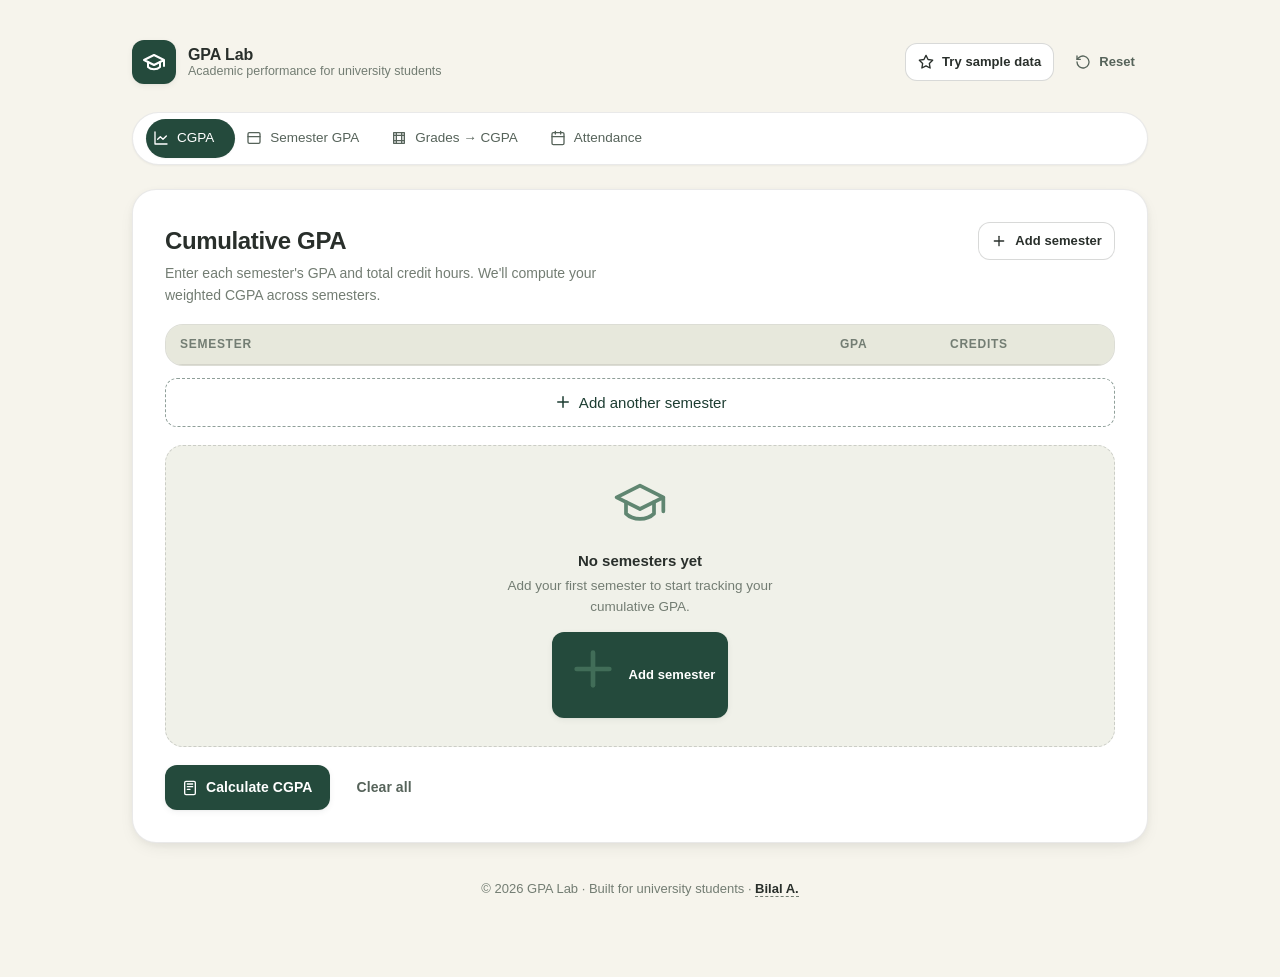
==== commit 4d93eb6c: "change UI" ====
--- a/index.html
+++ b/index.html
@@ -3,11 +3,11 @@
 <head>
   <meta charset="UTF-8" />
   <meta name="viewport" content="width=device-width, initial-scale=1.0" />
-  <meta name="color-scheme" content="light dark" />
+  <meta name="color-scheme" content="light" />
   <meta name="description" content="GPA Lab — calculate CGPA, semester GPA, and track class attendance. Built for university students." />
   <title>GPA Lab — Academic Performance Tool</title>
   <link rel="stylesheet" href="css/style.css" />
-  <link rel="icon" href="data:image/svg+xml,%3Csvg xmlns='http://www.w3.org/2000/svg' viewBox='0 0 24 24' fill='none' stroke='%236366f1' stroke-width='2.5' stroke-linecap='round' stroke-linejoin='round'%3E%3Cpath d='M12 6.253v13'/%3E%3Cpath d='M12 6.253a4 4 0 0 1 4 4v0a4 4 0 0 1-8 0v0a4 4 0 0 1 4-4z'/%3E%3Cpath d='M4 20h16'/%3E%3C/svg%3E" />
+  <link rel="icon" href="data:image/svg+xml,%3Csvg xmlns='http://www.w3.org/2000/svg' viewBox='0 0 24 24' fill='none' stroke='%23244a3c' stroke-width='2.5' stroke-linecap='round' stroke-linejoin='round'%3E%3Cpath d='M12 6.253v13'/%3E%3Cpath d='M12 6.253a4 4 0 0 1 4 4v0a4 4 0 0 1-8 0v0a4 4 0 0 1 4-4z'/%3E%3Cpath d='M4 20h16'/%3E%3C/svg%3E" />
 </head>
 <body>
   <div class="shell">
@@ -136,8 +136,8 @@
             <svg class="result-ring" viewBox="0 0 120 120" aria-hidden="true">
               <defs>
                 <linearGradient id="ring-grad" x1="0" y1="0" x2="1" y2="1">
-                  <stop offset="0%"  stop-color="#6366f1"/>
-                  <stop offset="100%" stop-color="#a855f7"/>
+                  <stop offset="0%"  stop-color="var(--brand-500)"/>
+                  <stop offset="100%" stop-color="var(--brand-400)"/>
                 </linearGradient>
               </defs>
               <circle class="track" cx="60" cy="60" r="52"/>
--- a/css/style.css
+++ b/css/style.css
@@ -1,41 +1,42 @@
 :root {
+  color-scheme: light;
+
   /* Brand */
-  --brand-50:  #eef2ff;
-  --brand-100: #e0e7ff;
-  --brand-200: #c7d2fe;
-  --brand-300: #a5b4fc;
-  --brand-400: #818cf8;
-  --brand-500: #6366f1;
-  --brand-600: #4f46e5;
-  --brand-700: #4338ca;
-  --brand-800: #3730a3;
-  --accent:    #a855f7;   /* violet accent for gradients */
+  --brand-50:  #edf3ee;
+  --brand-100: #dce8de;
+  --brand-200: #c4d6c8;
+  --brand-300: #91b59a;
+  --brand-400: #47745d;
+  --brand-500: #244a3c;
+  --brand-600: #1d3d32;
+  --brand-700: #18342a;
+  --brand-800: #142b23;
+  --brand-contrast: #ffffff;
+  --accent:    #d97745;
 
   /* Surfaces */
-  --bg:           #f5f6fb;
-  --bg-grad-1:    #eef2ff;
-  --bg-grad-2:    #faf5ff;
-  --bg-grad-3:    #fdf2f8;
+  --bg:           #f6f4ec;
   --surface:      #ffffff;
-  --surface-2:    #f8fafc;
-  --surface-3:    #f1f5f9;
-  --border:       rgba(15, 23, 42, 0.08);
-  --border-strong:rgba(15, 23, 42, 0.14);
+  --surface-2:    #f0f1e9;
+  --surface-3:    #e7e8dc;
+  --border:       rgba(41, 47, 43, 0.10);
+  --border-strong:rgba(41, 47, 43, 0.18);
 
   /* Text */
-  --text:        #0f172a;
-  --text-muted:  #475569;
-  --text-soft:   #64748b;
+  --text:        #292f2b;
+  --text-muted:  #56635a;
+  --text-soft:   #737d73;
 
   /* Status */
-  --success:     #10b981;
-  --success-50:  #ecfdf5;
-  --warning:     #f59e0b;
-  --warning-50:  #fffbeb;
-  --danger:      #ef4444;
-  --danger-50:   #fef2f2;
-  --info:        #0ea5e9;
-  --info-50:     #f0f9ff;
+  --success:     #27835c;
+  --success-50:  #e8f2eb;
+  --warning:     #a9681c;
+  --warning-toast:#a6671c;
+  --warning-50:  #f7ede1;
+  --danger:      #c44545;
+  --danger-50:   #f8e8e7;
+  --info:        #356b8a;
+  --info-50:     #e8f0f4;
 
   /* Shape */
   --radius-sm: 8px;
@@ -45,10 +46,10 @@
   --radius-pill: 999px;
 
   /* Elevation */
-  --shadow-xs: 0 1px 2px rgba(15, 23, 42, 0.05);
-  --shadow-sm: 0 2px 6px rgba(15, 23, 42, 0.06), 0 1px 2px rgba(15, 23, 42, 0.04);
-  --shadow-md: 0 10px 30px -10px rgba(79, 70, 229, 0.18), 0 4px 12px rgba(15, 23, 42, 0.06);
-  --shadow-lg: 0 24px 60px -20px rgba(79, 70, 229, 0.28), 0 8px 24px rgba(15, 23, 42, 0.08);
+  --shadow-xs: 0 1px 2px rgba(41, 47, 43, 0.05);
+  --shadow-sm: 0 2px 6px rgba(41, 47, 43, 0.06), 0 1px 2px rgba(41, 47, 43, 0.04);
+  --shadow-md: 0 6px 20px -8px rgba(41, 47, 43, 0.14), 0 2px 6px rgba(41, 47, 43, 0.04);
+  --shadow-lg: 0 16px 40px -16px rgba(41, 47, 43, 0.22), 0 4px 12px rgba(41, 47, 43, 0.06);
 
   /* Motion */
   --ease: cubic-bezier(0.2, 0.8, 0.2, 1);
@@ -62,34 +63,6 @@
   --font-mono: "JetBrains Mono", ui-monospace, SFMono-Regular, Menlo,
                Monaco, Consolas, monospace;
 }
-
-/* Dark mode */
-@media (prefers-color-scheme: dark) {
-  :root {
-    --bg:           #0a0c14;
-    --bg-grad-1:    #131434;
-    --bg-grad-2:    #1a1033;
-    --bg-grad-3:    #2a0e2a;
-    --surface:      #15172a;
-    --surface-2:    #1b1e36;
-    --surface-3:    #232744;
-    --border:       rgba(255, 255, 255, 0.08);
-    --border-strong:rgba(255, 255, 255, 0.16);
-    --text:         #f1f5f9;
-    --text-muted:   #cbd5e1;
-    --text-soft:    #94a3b8;
-    --brand-50:     #1e1b4b;
-    --success-50:   rgba(16, 185, 129, 0.12);
-    --warning-50:   rgba(245, 158, 11, 0.12);
-    --danger-50:    rgba(239, 68, 68, 0.12);
-    --info-50:      rgba(14, 165, 233, 0.12);
-    --shadow-xs: 0 1px 2px rgba(0, 0, 0, 0.4);
-    --shadow-sm: 0 2px 6px rgba(0, 0, 0, 0.4);
-    --shadow-md: 0 10px 30px -10px rgba(0, 0, 0, 0.6), 0 4px 12px rgba(0, 0, 0, 0.4);
-    --shadow-lg: 0 24px 60px -20px rgba(0, 0, 0, 0.7), 0 8px 24px rgba(0, 0, 0, 0.5);
-  }
-}
-
 
 /* ---------------------------------------------------------------------
    2. Reset & base
@@ -105,13 +78,7 @@
   -webkit-font-smoothing: antialiased;
   text-rendering: optimizeLegibility;
 
-  background-color: var(--bg);
-  background-image:
-    radial-gradient(60% 50% at 15% 10%, var(--bg-grad-1) 0%, transparent 60%),
-    radial-gradient(50% 50% at 85% 20%, var(--bg-grad-2) 0%, transparent 60%),
-    radial-gradient(60% 50% at 50% 100%, var(--bg-grad-3) 0%, transparent 60%);
-  background-attachment: fixed;
-  background-repeat: no-repeat;
+  background: var(--bg);
   min-height: 100dvh;
 }
 
@@ -174,10 +141,9 @@
   display: grid;
   place-items: center;
   border-radius: 12px;
-  background: linear-gradient(135deg, var(--brand-500), var(--accent));
-  color: white;
-  box-shadow: 0 6px 18px -6px rgba(99, 102, 241, 0.55),
-              inset 0 1px 0 rgba(255, 255, 255, 0.2);
+  background: var(--brand-500);
+  color: var(--brand-contrast);
+  box-shadow: var(--shadow-sm);
 }
 .brand-mark svg { width: 24px; height: 24px; }
 .brand-text { display: flex; flex-direction: column; line-height: 1.2; }
@@ -237,7 +203,7 @@
 .tab-btn:hover { color: var(--text); }
 .tab-btn svg { width: 16px; height: 16px; }
 .tab-btn[aria-selected="true"] {
-  color: white;
+  color: var(--brand-contrast);
 }
 
 /* Sliding indicator, animated via transform */
@@ -245,10 +211,9 @@
   position: absolute;
   top: 6px;
   height: calc(100% - 12px);
-  background: linear-gradient(180deg, var(--brand-500), var(--brand-600));
+  background: var(--brand-500);
   border-radius: var(--radius-pill);
-  box-shadow: 0 4px 12px -4px rgba(99, 102, 241, 0.55),
-              inset 0 1px 0 rgba(255, 255, 255, 0.2);
+  box-shadow: var(--shadow-xs);
   transition: transform var(--dur-slow) var(--ease), width var(--dur-slow) var(--ease);
   z-index: 1;
 }
@@ -347,13 +312,12 @@
 select {
   appearance: none;
   -webkit-appearance: none;
-  background-image: url("data:image/svg+xml;charset=UTF-8,%3csvg xmlns='http://www.w3.org/2000/svg' width='14' height='14' viewBox='0 0 24 24' fill='none' stroke='%2364748b' stroke-width='2.5' stroke-linecap='round' stroke-linejoin='round'%3e%3cpolyline points='6 9 12 15 18 9'%3e%3c/polyline%3e%3c/svg%3e");
+  background-image: url("data:image/svg+xml;charset=UTF-8,%3csvg xmlns='http://www.w3.org/2000/svg' width='14' height='14' viewBox='0 0 24 24' fill='none' stroke='%2356635a' stroke-width='2.5' stroke-linecap='round' stroke-linejoin='round'%3e%3cpolyline points='6 9 12 15 18 9'%3e%3c/polyline%3e%3c/svg%3e");
   background-repeat: no-repeat;
   background-position: right 12px center;
   background-size: 14px;
   padding-right: 36px;
 }
-
 input.is-invalid,
 select.is-invalid {
   border-color: var(--danger);
@@ -514,19 +478,15 @@
 .btn:active { transform: translateY(1px); }
 .btn:disabled { opacity: 0.5; cursor: not-allowed; pointer-events: none; }
 
-/* Primary (indigo gradient) */
+/* Primary */
 .btn-primary {
-  background: linear-gradient(180deg, var(--brand-500), var(--brand-600));
-  color: white;
-  box-shadow:
-    0 6px 16px -6px color-mix(in srgb, var(--brand-600) 70%, transparent),
-    inset 0 1px 0 rgba(255, 255, 255, 0.2);
+  background: var(--brand-500);
+  color: var(--brand-contrast);
+  box-shadow: var(--shadow-sm);
 }
 .btn-primary:hover {
   transform: translateY(-1px);
-  box-shadow:
-    0 10px 24px -8px color-mix(in srgb, var(--brand-600) 70%, transparent),
-    inset 0 1px 0 rgba(255, 255, 255, 0.25);
+  box-shadow: var(--shadow-md);
 }
 
 /* Secondary (outline) */
@@ -607,7 +567,7 @@
   border-radius: var(--radius-lg);
   padding: 22px;
   border: 1px solid var(--border);
-  background: linear-gradient(160deg, var(--surface-2), var(--surface));
+  background: var(--surface-2);
   display: none;
   animation: resultIn var(--dur-slow) var(--ease) both;
 }
@@ -696,7 +656,7 @@
 }
 .result[data-tier="fair"] .result-classification {
   background: var(--warning-50);
-  color: #b45309;
+  color: var(--warning);
 }
 .result[data-tier="low"] .result-classification {
   background: var(--danger-50);
@@ -797,10 +757,10 @@
 }
 .toast svg { width: 16px; height: 16px; flex: 0 0 auto; }
 .toast.is-leaving { animation: toastOut var(--dur) var(--ease) both; }
-.toast--success { background: linear-gradient(180deg, #059669, #047857); }
-.toast--info    { background: linear-gradient(180deg, #0284c7, #0369a1); }
-.toast--warn    { background: linear-gradient(180deg, #d97706, #b45309); }
-.toast--error   { background: linear-gradient(180deg, #dc2626, #b91c1c); }
+.toast--success { background: var(--success); }
+.toast--info    { background: var(--info); }
+.toast--warn    { background: var(--warning-toast); }
+.toast--error   { background: var(--danger); }
 
 @keyframes toastIn {
   from { opacity: 0; transform: translateY(10px) scale(0.98); }
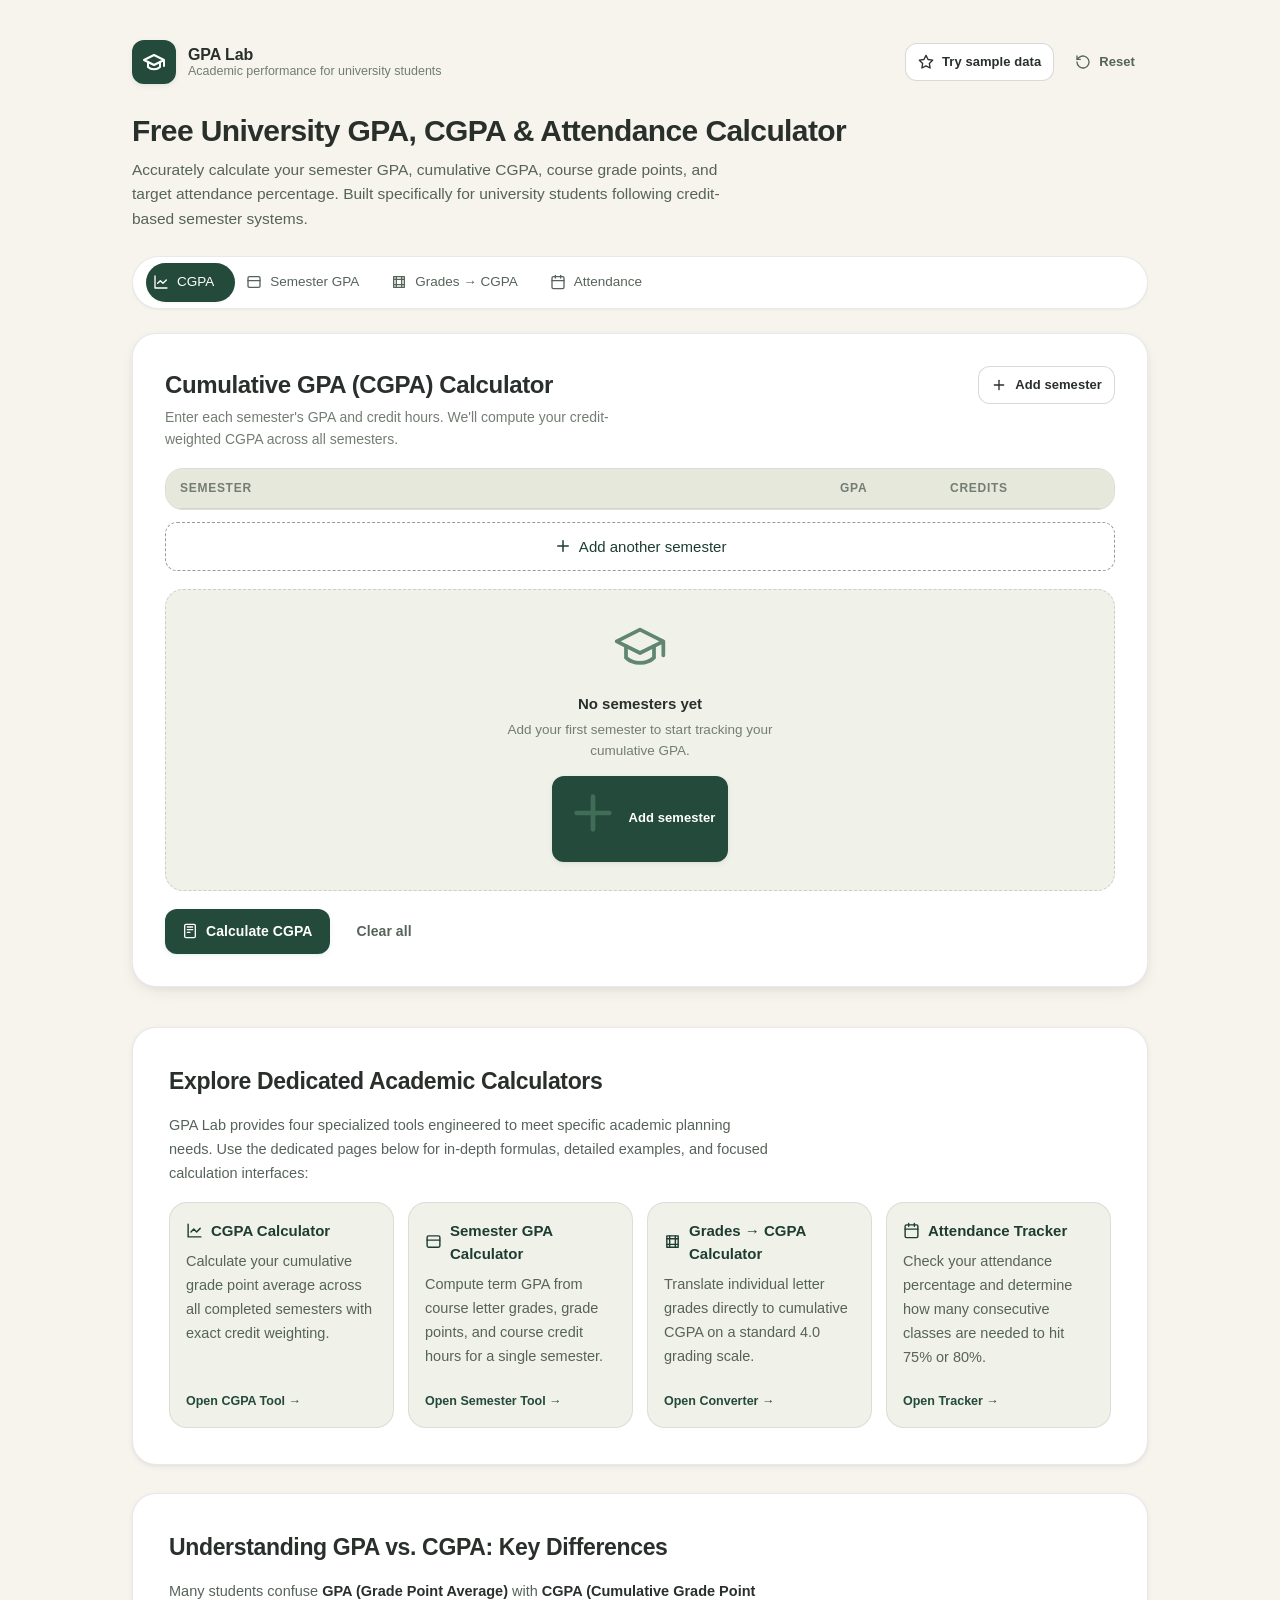
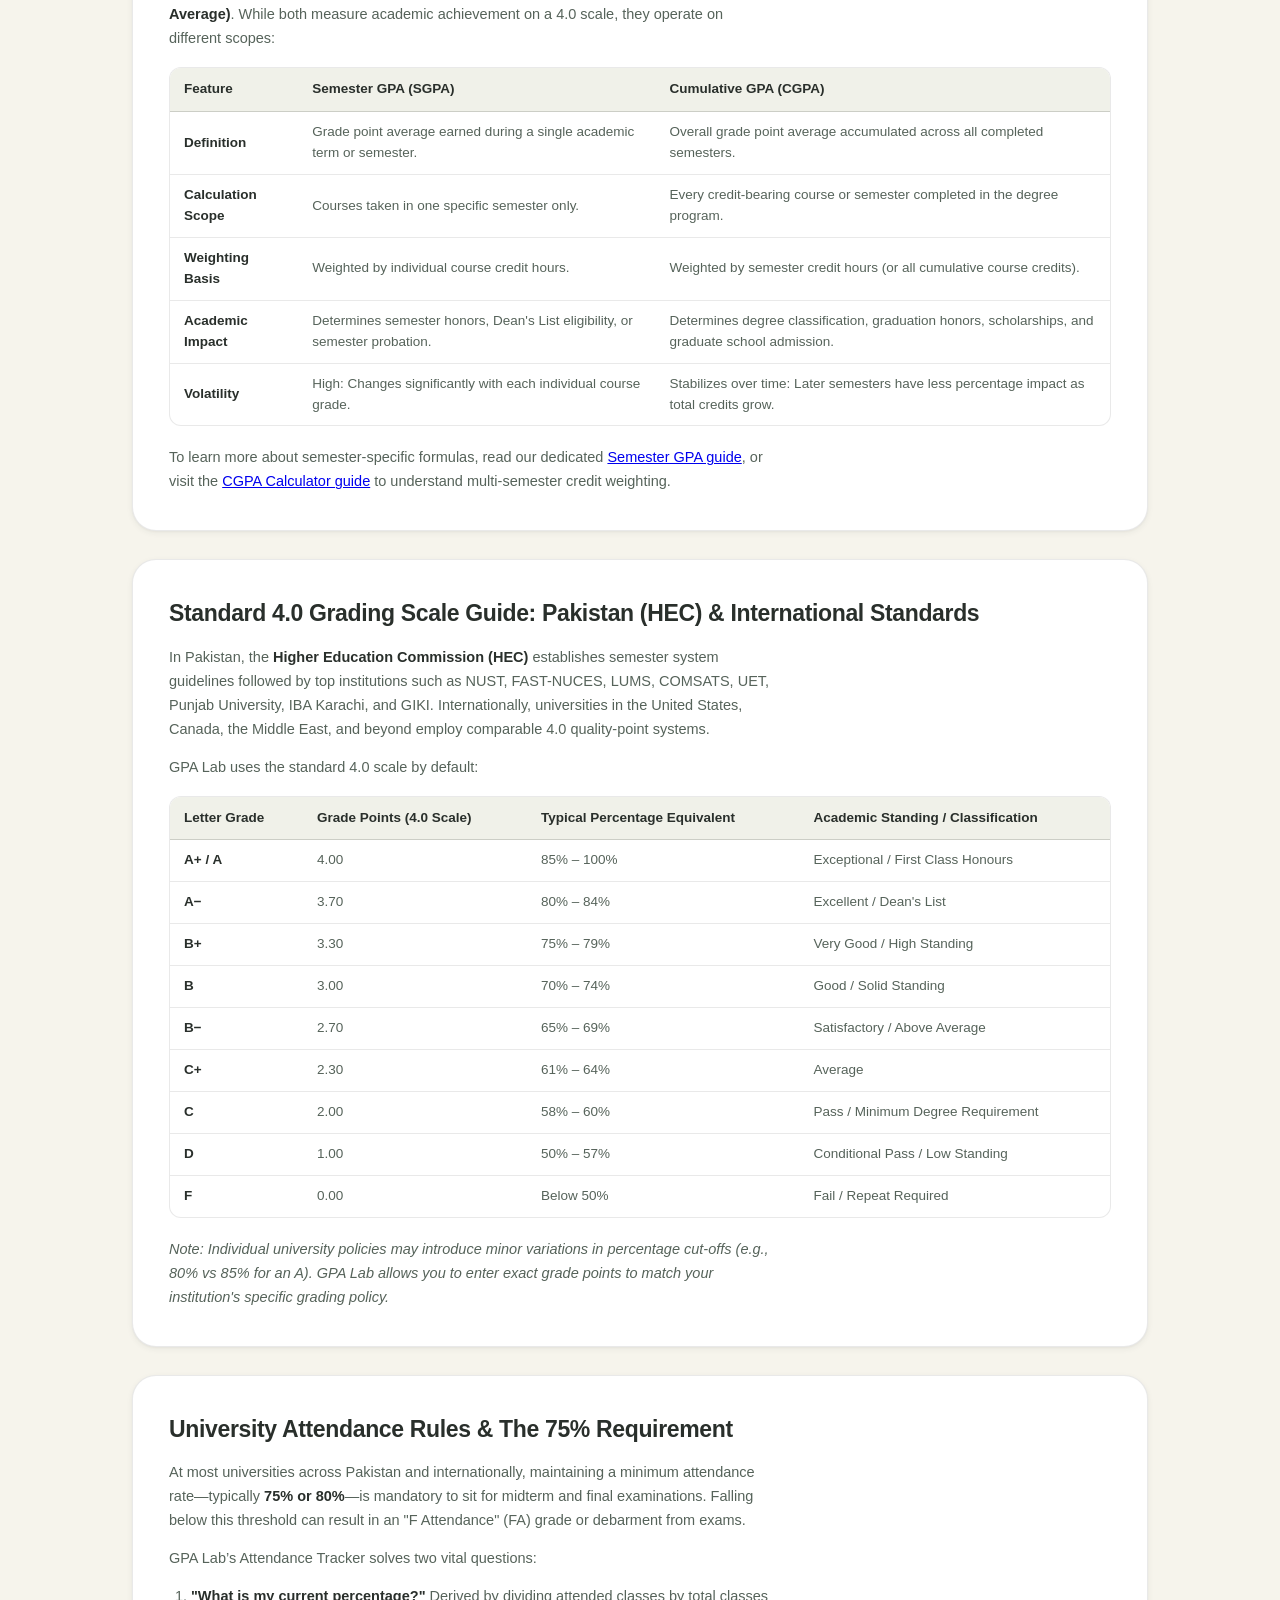
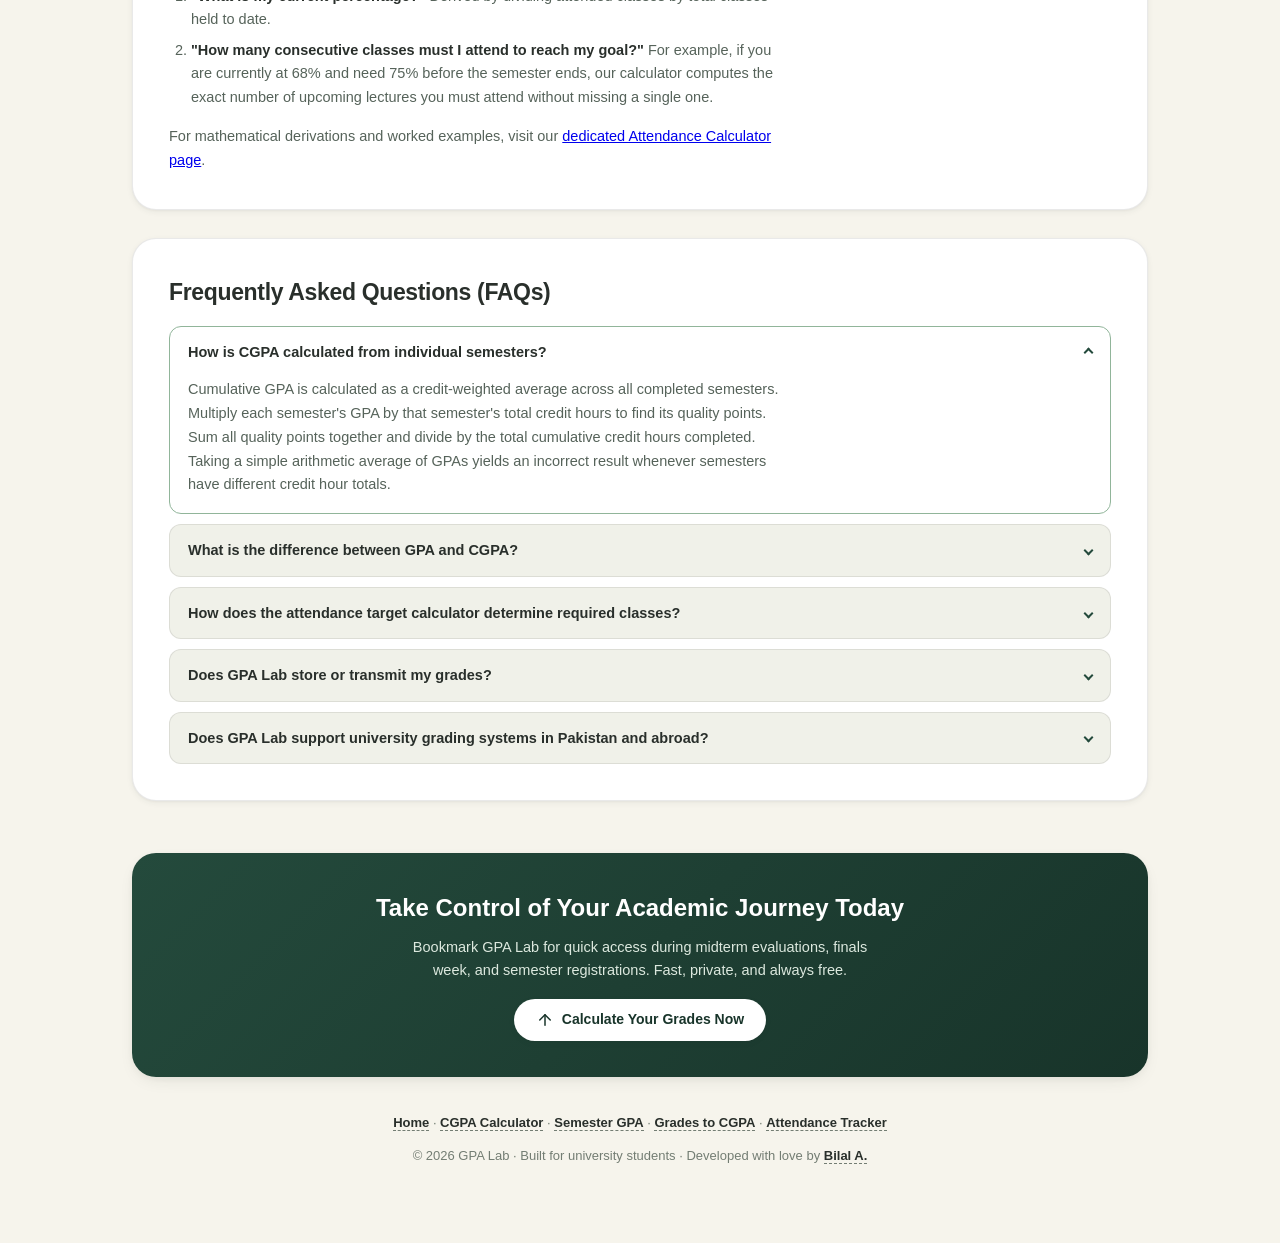
==== commit 681c53d6: "Do Basic SEO" ====
--- a/index.html
+++ b/index.html
@@ -4,36 +4,163 @@
   <meta charset="UTF-8" />
   <meta name="viewport" content="width=device-width, initial-scale=1.0" />
   <meta name="color-scheme" content="light" />
-  <meta name="description" content="GPA Lab — calculate CGPA, semester GPA, and track class attendance. Built for university students." />
-  <title>GPA Lab — Academic Performance Tool</title>
+  
+  <!-- Primary Meta Tags -->
+  <title>GPA &amp; CGPA Calculator | Free University GPA Calculator — GPA Lab</title>
+  <meta name="title" content="GPA &amp; CGPA Calculator | Free University GPA Calculator — GPA Lab" />
+  <meta name="description" content="Calculate your semester GPA, cumulative CGPA, and university attendance percentage with GPA Lab. Free, fast, and easy-to-use online calculators for university students." />
+  <meta name="keywords" content="GPA calculator, CGPA calculator, semester GPA calculator, SGPA calculator, attendance calculator, grade to CGPA, university GPA calculator Pakistan, calculate CGPA" />
+  <meta name="author" content="Bilal A." />
+  <meta name="robots" content="index, follow" />
+  <link rel="canonical" href="https://gpa-lab.vercel.app/" />
+
+  <!-- Google Site Verification & AdSense -->
+  <meta name="google-site-verification" content="ByYxuuN9iqRJRVVobKN5QlBEx7YKzridIw8mNf0FFVc" />
+  <meta name="google-adsense-account" content="ca-pub-8901367047024233" />
+
+  <!-- Open Graph / Facebook -->
+  <meta property="og:type" content="website" />
+  <meta property="og:url" content="https://gpa-lab.vercel.app/" />
+  <meta property="og:title" content="GPA &amp; CGPA Calculator | Free University GPA Calculator — GPA Lab" />
+  <meta property="og:description" content="Calculate your semester GPA, cumulative CGPA, and university attendance percentage with GPA Lab. Free, fast, and easy-to-use online calculators for university students." />
+  <meta property="og:image" content="https://gpa-lab.vercel.app/assets/og-image.png" />
+  <meta property="og:site_name" content="GPA Lab" />
+  <meta property="og:locale" content="en_US" />
+
+  <!-- Twitter / X Card -->
+  <meta name="twitter:card" content="summary_large_image" />
+  <meta name="twitter:url" content="https://gpa-lab.vercel.app/" />
+  <meta name="twitter:title" content="GPA &amp; CGPA Calculator | Free University GPA Calculator — GPA Lab" />
+  <meta name="twitter:description" content="Calculate your semester GPA, cumulative CGPA, and university attendance percentage with GPA Lab. Free, fast, and easy-to-use online calculators for university students." />
+  <meta name="twitter:image" content="https://gpa-lab.vercel.app/assets/og-image.png" />
+
+  <!-- Favicon & Stylesheet -->
   <link rel="stylesheet" href="css/style.css" />
   <link rel="icon" href="data:image/svg+xml,%3Csvg xmlns='http://www.w3.org/2000/svg' viewBox='0 0 24 24' fill='none' stroke='%23244a3c' stroke-width='2.5' stroke-linecap='round' stroke-linejoin='round'%3E%3Cpath d='M12 6.253v13'/%3E%3Cpath d='M12 6.253a4 4 0 0 1 4 4v0a4 4 0 0 1-8 0v0a4 4 0 0 1 4-4z'/%3E%3Cpath d='M4 20h16'/%3E%3C/svg%3E" />
+
+  <!-- Structured Data: JSON-LD -->
+  <script type="application/ld+json">
+  {
+    "@context": "https://schema.org",
+    "@graph": [
+      {
+        "@type": "WebSite",
+        "@id": "https://gpa-lab.vercel.app/#website",
+        "url": "https://gpa-lab.vercel.app/",
+        "name": "GPA Lab",
+        "description": "Free academic calculators for university students: Cumulative GPA (CGPA), Semester GPA, Course Grades, and Class Attendance Tracking.",
+        "publisher": {
+          "@type": "Person",
+          "name": "Bilal A.",
+          "url": "https://bilaldeveloper.vercel.app/"
+        },
+        "inLanguage": "en"
+      },
+      {
+        "@type": "WebApplication",
+        "@id": "https://gpa-lab.vercel.app/#webapp",
+        "name": "GPA Lab Academic Calculator",
+        "url": "https://gpa-lab.vercel.app/",
+        "applicationCategory": "EducationalApplication",
+        "operatingSystem": "All modern web browsers",
+        "browserRequirements": "Requires JavaScript",
+        "offers": {
+          "@type": "Offer",
+          "price": "0",
+          "priceCurrency": "USD"
+        },
+        "description": "Free web-based university academic performance tool featuring credit-weighted CGPA, semester GPA, course grades to GPA converter, and class attendance calculators.",
+        "featureList": [
+          "Cumulative GPA (CGPA) credit-weighted calculation across semesters",
+          "Semester GPA calculation from individual course grades and credits",
+          "Letter grades to CGPA conversion on a standard 4.0 scale",
+          "Class attendance percentage calculator",
+          "Target attendance calculator estimating classes needed for 75%, 80%, or 85%",
+          "Browser LocalStorage auto-save and restoration",
+          "Sample data loading and result copying"
+        ]
+      },
+      {
+        "@type": "FAQPage",
+        "@id": "https://gpa-lab.vercel.app/#faq",
+        "mainEntity": [
+          {
+            "@type": "Question",
+            "name": "How is CGPA calculated from individual semesters?",
+            "acceptedAnswer": {
+              "@type": "Answer",
+              "text": "CGPA is calculated by taking the sum of quality points earned across all semesters (each semester GPA multiplied by that semester's total credit hours) and dividing it by the total cumulative credit hours completed. Simple arithmetic averaging of GPAs is incorrect whenever semesters have different credit hour totals."
+            }
+          },
+          {
+            "@type": "Question",
+            "name": "What is the difference between GPA and CGPA?",
+            "acceptedAnswer": {
+              "@type": "Answer",
+              "text": "Semester GPA (SGPA) measures academic achievement during a single academic term based on individual course grades and credits. Cumulative GPA (CGPA) reflects overall performance across multiple completed semesters throughout an entire university degree program."
+            }
+          },
+          {
+            "@type": "Question",
+            "name": "How does the attendance target calculator work?",
+            "acceptedAnswer": {
+              "@type": "Answer",
+              "text": "The attendance target calculator determines the minimum number of consecutive upcoming classes you must attend without missing any to raise your overall attendance percentage to your desired goal (such as 75% or 80%). The formula used is: Required Classes = ceil((Target% * Total Held - 100 * Attended) / (100 - Target%))."
+            }
+          },
+          {
+            "@type": "Question",
+            "name": "Does GPA Lab save my academic data?",
+            "acceptedAnswer": {
+              "@type": "Answer",
+              "text": "Yes. GPA Lab automatically saves your entered semesters, course grades, credits, and attendance values in your browser's private LocalStorage. Your data remains stored on your local device and is never uploaded or sent to any external server."
+            }
+          },
+          {
+            "@type": "Question",
+            "name": "Does GPA Lab support the standard 4.0 grading scale used in Pakistani and international universities?",
+            "acceptedAnswer": {
+              "@type": "Answer",
+              "text": "Yes. GPA Lab supports the standard 4.0 grading scale endorsed by the Higher Education Commission (HEC) of Pakistan and recognized internationally, where A+ and A correspond to 4.0, A- to 3.7, B+ to 3.3, B to 3.0, B- to 2.7, C+ to 2.3, C to 2.0, D to 1.0, and F to 0.0."
+            }
+          }
+        ]
+      }
+    ]
+  }
+  </script>
 </head>
-<body>
+<body data-tool="cgpa">
+  <!-- Accessibility Skip Link -->
+  <a href="#main-content" class="skip-link">Skip to main content</a>
+
   <div class="shell">
 
+    <!-- App Header -->
     <header class="brand-row" aria-label="App header">
       <div class="brand">
-        <span class="brand-mark" aria-hidden="true">
-          <svg viewBox="0 0 24 24" fill="none" stroke="currentColor" stroke-width="2" stroke-linecap="round" stroke-linejoin="round">
-            <path d="M22 10v6M2 10l10-5 10 5-10 5z"/>
-            <path d="M6 12v5c3 3 9 3 12 0v-5"/>
-          </svg>
-        </span>
-        <div class="brand-text">
-          <strong>GPA Lab</strong>
-          <span>Academic performance for university students</span>
-        </div>
+        <a href="/" class="brand-link" aria-label="GPA Lab Home">
+          <span class="brand-mark" aria-hidden="true">
+            <svg viewBox="0 0 24 24" fill="none" stroke="currentColor" stroke-width="2" stroke-linecap="round" stroke-linejoin="round">
+              <path d="M22 10v6M2 10l10-5 10 5-10 5z"/>
+              <path d="M6 12v5c3 3 9 3 12 0v-5"/>
+            </svg>
+          </span>
+          <div class="brand-text">
+            <strong>GPA Lab</strong>
+            <span>Academic performance for university students</span>
+          </div>
+        </a>
       </div>
 
       <div class="header-actions">
-        <button type="button" class="btn btn-secondary btn-sm" id="sampleBtn" aria-label="Load sample data">
+        <button type="button" class="btn btn-secondary btn-sm" id="sampleBtn" aria-label="Load sample data into calculators">
           <svg viewBox="0 0 24 24" fill="none" stroke="currentColor" stroke-width="2" stroke-linecap="round" stroke-linejoin="round" aria-hidden="true">
             <path d="M12 2l3.09 6.26L22 9.27l-5 4.87 1.18 6.88L12 17.77l-6.18 3.25L7 14.14 2 9.27l6.91-1.01L12 2z"/>
           </svg>
           Try sample data
         </button>
-        <button type="button" class="btn btn-ghost btn-sm" id="resetBtn" aria-label="Reset all inputs">
+        <button type="button" class="btn btn-ghost btn-sm" id="resetBtn" aria-label="Reset all inputs across calculators">
           <svg viewBox="0 0 24 24" fill="none" stroke="currentColor" stroke-width="2" stroke-linecap="round" stroke-linejoin="round" aria-hidden="true">
             <path d="M3 12a9 9 0 1 0 3-6.7L3 8"/><path d="M3 3v5h5"/>
           </svg>
@@ -42,384 +169,637 @@
       </div>
     </header>
 
-    <!-- Tab nav with sliding indicator -->
-    <nav class="tabs" role="tablist" aria-label="Calculators" id="tabs">
-      <span class="tab-indicator" aria-hidden="true"></span>
-      <button class="tab-btn" role="tab" aria-selected="true"  aria-controls="cgpa-calc"        data-tab="cgpa"        id="tab-cgpa">
-        <svg viewBox="0 0 24 24" fill="none" stroke="currentColor" stroke-width="2" stroke-linecap="round" stroke-linejoin="round" aria-hidden="true">
-          <path d="M3 3v18h18"/><path d="M7 14l4-4 4 4 5-5"/>
-        </svg>
-        CGPA
-      </button>
-      <button class="tab-btn" role="tab" aria-selected="false" aria-controls="gpa-calc"         data-tab="gpa"         id="tab-gpa">
-        <svg viewBox="0 0 24 24" fill="none" stroke="currentColor" stroke-width="2" stroke-linecap="round" stroke-linejoin="round" aria-hidden="true">
-          <rect x="3" y="4" width="18" height="16" rx="2"/><path d="M3 10h18"/>
-        </svg>
-        Semester GPA
-      </button>
-      <button class="tab-btn" role="tab" aria-selected="false" aria-controls="grade-calc"       data-tab="grade"       id="tab-grade">
-        <svg viewBox="0 0 24 24" fill="none" stroke="currentColor" stroke-width="2" stroke-linecap="round" stroke-linejoin="round" aria-hidden="true">
-          <path d="M4 4h16v16H4z"/><path d="M8 4v16M16 4v16M4 8h16M4 16h16"/>
-        </svg>
-        Grades → CGPA
-      </button>
-      <button class="tab-btn" role="tab" aria-selected="false" aria-controls="attendance-calc"  data-tab="attendance"  id="tab-attendance">
-        <svg viewBox="0 0 24 24" fill="none" stroke="currentColor" stroke-width="2" stroke-linecap="round" stroke-linejoin="round" aria-hidden="true">
-          <rect x="3" y="4" width="18" height="18" rx="2"/><path d="M16 2v4M8 2v4M3 10h18"/>
-        </svg>
-        Attendance
-      </button>
-    </nav>
-
-    <!-- ============================ CGPA ============================ -->
-    <section id="cgpa-calc" class="card" role="tabpanel" aria-labelledby="tab-cgpa">
-      <header class="section-head">
-        <div>
-          <h2 class="section-title">Cumulative GPA</h2>
-          <p class="section-sub">Enter each semester's GPA and total credit hours. We'll compute your weighted CGPA across semesters.</p>
-        </div>
-        <div class="section-head-right">
-          <button type="button" class="btn btn-secondary btn-sm" id="cgpaAddSemester" data-add="cgpa">
+    <main id="main-content">
+      <!-- Hero Intro & H1 -->
+      <section class="hero-header" aria-labelledby="hero-title">
+        <h1 id="hero-title" class="page-h1">Free University GPA, CGPA &amp; Attendance Calculator</h1>
+        <p class="page-lead">Accurately calculate your semester GPA, cumulative CGPA, course grade points, and target attendance percentage. Built specifically for university students following credit-based semester systems.</p>
+      </section>
+
+      <!-- Tab nav with sliding indicator -->
+      <nav class="tabs" role="tablist" aria-label="Calculators" id="tabs">
+        <span class="tab-indicator" aria-hidden="true"></span>
+        <button class="tab-btn" role="tab" aria-selected="true"  aria-controls="cgpa-calc"        data-tab="cgpa"        id="tab-cgpa">
+          <svg viewBox="0 0 24 24" fill="none" stroke="currentColor" stroke-width="2" stroke-linecap="round" stroke-linejoin="round" aria-hidden="true">
+            <path d="M3 3v18h18"/><path d="M7 14l4-4 4 4 5-5"/>
+          </svg>
+          CGPA
+        </button>
+        <button class="tab-btn" role="tab" aria-selected="false" aria-controls="gpa-calc"         data-tab="gpa"         id="tab-gpa">
+          <svg viewBox="0 0 24 24" fill="none" stroke="currentColor" stroke-width="2" stroke-linecap="round" stroke-linejoin="round" aria-hidden="true">
+            <rect x="3" y="4" width="18" height="16" rx="2"/><path d="M3 10h18"/>
+          </svg>
+          Semester GPA
+        </button>
+        <button class="tab-btn" role="tab" aria-selected="false" aria-controls="grade-calc"       data-tab="grade"       id="tab-grade">
+          <svg viewBox="0 0 24 24" fill="none" stroke="currentColor" stroke-width="2" stroke-linecap="round" stroke-linejoin="round" aria-hidden="true">
+            <path d="M4 4h16v16H4z"/><path d="M8 4v16M16 4v16M4 8h16M4 16h16"/>
+          </svg>
+          Grades → CGPA
+        </button>
+        <button class="tab-btn" role="tab" aria-selected="false" aria-controls="attendance-calc"  data-tab="attendance"  id="tab-attendance">
+          <svg viewBox="0 0 24 24" fill="none" stroke="currentColor" stroke-width="2" stroke-linecap="round" stroke-linejoin="round" aria-hidden="true">
+            <rect x="3" y="4" width="18" height="18" rx="2"/><path d="M16 2v4M8 2v4M3 10h18"/>
+          </svg>
+          Attendance
+        </button>
+      </nav>
+
+      <!-- ============================ CGPA CALCULATOR ============================ -->
+      <section id="cgpa-calc" class="card" role="tabpanel" aria-labelledby="tab-cgpa">
+        <header class="section-head">
+          <div>
+            <h2 class="section-title">Cumulative GPA (CGPA) Calculator</h2>
+            <p class="section-sub">Enter each semester's GPA and credit hours. We'll compute your credit-weighted CGPA across all semesters.</p>
+          </div>
+          <div class="section-head-right">
+            <button type="button" class="btn btn-secondary btn-sm" id="cgpaAddSemester" data-add="cgpa">
+              <svg viewBox="0 0 24 24" fill="none" stroke="currentColor" stroke-width="2" stroke-linecap="round" stroke-linejoin="round" aria-hidden="true">
+                <line x1="12" y1="5" x2="12" y2="19"/><line x1="5" y1="12" x2="19" y2="12"/>
+              </svg>
+              Add semester
+            </button>
+          </div>
+        </header>
+
+        <div class="row-table" data-table="cgpa">
+          <div class="row-table-head row-cgcol" aria-hidden="true">
+            <span class="col-label">Semester</span>
+            <span class="col-label">GPA</span>
+            <span class="col-label">Credits</span>
+            <span></span>
+          </div>
+          <div class="row-table-rows" id="cgpa-rows" role="list"></div>
+        </div>
+        <button type="button" class="btn-add-row" data-add="cgpa">
+          <svg viewBox="0 0 24 24" fill="none" stroke="currentColor" stroke-width="2" stroke-linecap="round" stroke-linejoin="round" style="width:18px;height:18px;vertical-align:-3px;margin-right:4px;" aria-hidden="true">
+            <line x1="12" y1="5" x2="12" y2="19"/><line x1="5" y1="12" x2="19" y2="12"/>
+          </svg>
+          Add another semester
+        </button>
+
+        <!-- Empty state -->
+        <div class="empty-state" id="cgpa-empty" hidden>
+          <svg viewBox="0 0 24 24" fill="none" stroke="currentColor" stroke-width="1.6" stroke-linecap="round" stroke-linejoin="round" aria-hidden="true">
+            <path d="M22 10v6M2 10l10-5 10 5-10 5z"/><path d="M6 12v5c3 3 9 3 12 0v-5"/>
+          </svg>
+          <h4>No semesters yet</h4>
+          <p>Add your first semester to start tracking your cumulative GPA.</p>
+          <button type="button" class="btn btn-primary btn-sm" data-empty-add="cgpa">
             <svg viewBox="0 0 24 24" fill="none" stroke="currentColor" stroke-width="2" stroke-linecap="round" stroke-linejoin="round" aria-hidden="true">
               <line x1="12" y1="5" x2="12" y2="19"/><line x1="5" y1="12" x2="19" y2="12"/>
             </svg>
             Add semester
           </button>
         </div>
-      </header>
-
-      <div class="row-table" data-table="cgpa">
-        <div class="row-table-head row-cgcol" aria-hidden="true">
-          <span class="col-label">Semester</span>
-          <span class="col-label">GPA</span>
-          <span class="col-label">Credits</span>
-          <span></span>
-        </div>
-        <div class="row-table-rows" id="cgpa-rows" role="list"></div>
-      </div>
-      <button type="button" class="btn-add-row" data-add="cgpa">
-        <svg viewBox="0 0 24 24" fill="none" stroke="currentColor" stroke-width="2" stroke-linecap="round" stroke-linejoin="round" style="width:18px;height:18px;vertical-align:-3px;margin-right:4px;" aria-hidden="true">
-          <line x1="12" y1="5" x2="12" y2="19"/><line x1="5" y1="12" x2="19" y2="12"/>
-        </svg>
-        Add another semester
-      </button>
-
-      <!-- Empty state, shown when no rows -->
-      <div class="empty-state" id="cgpa-empty" hidden>
-        <svg viewBox="0 0 24 24" fill="none" stroke="currentColor" stroke-width="1.6" stroke-linecap="round" stroke-linejoin="round" aria-hidden="true">
-          <path d="M22 10v6M2 10l10-5 10 5-10 5z"/><path d="M6 12v5c3 3 9 3 12 0v-5"/>
-        </svg>
-        <h4>No semesters yet</h4>
-        <p>Add your first semester to start tracking your cumulative GPA.</p>
-        <button type="button" class="btn btn-primary btn-sm" data-empty-add="cgpa">
-          <svg viewBox="0 0 24 24" fill="none" stroke="currentColor" stroke-width="2" stroke-linecap="round" stroke-linejoin="round" aria-hidden="true">
-            <line x1="12" y1="5" x2="12" y2="19"/><line x1="5" y1="12" x2="19" y2="12"/>
-          </svg>
-          Add semester
-        </button>
-      </div>
-
-      <div style="margin-top: 18px; display: flex; gap: 10px; flex-wrap: wrap;">
-        <button type="button" class="btn btn-primary" data-calc="cgpa">
-          <svg viewBox="0 0 24 24" fill="none" stroke="currentColor" stroke-width="2" stroke-linecap="round" stroke-linejoin="round" aria-hidden="true">
-            <rect x="4" y="2" width="16" height="20" rx="2"/><path d="M8 6h8M8 10h8M8 14h4"/>
-          </svg>
-          Calculate CGPA
-        </button>
-        <button type="button" class="btn btn-ghost" data-clear="cgpa">Clear all</button>
-      </div>
-
-      <!-- Result -->
-      <div class="result" id="cgpa-result" data-tier="" aria-live="polite">
-        <div class="result-grid">
-          <div class="result-hero">
-            <svg class="result-ring" viewBox="0 0 120 120" aria-hidden="true">
-              <defs>
-                <linearGradient id="ring-grad" x1="0" y1="0" x2="1" y2="1">
-                  <stop offset="0%"  stop-color="var(--brand-500)"/>
-                  <stop offset="100%" stop-color="var(--brand-400)"/>
-                </linearGradient>
-              </defs>
-              <circle class="track" cx="60" cy="60" r="52"/>
-              <circle class="meter" cx="60" cy="60" r="52" stroke-dasharray="326.73" stroke-dashoffset="326.73"/>
-            </svg>
-            <div style="text-align:center;">
-              <div class="result-value" id="cgpa-value">0.00</div>
-              <div class="result-suffix">out of 4.00</div>
-            </div>
-          </div>
-          <div class="result-info">
-            <span class="result-classification" id="cgpa-classification">
-              <svg viewBox="0 0 24 24" fill="none" stroke="currentColor" stroke-width="2.5" stroke-linecap="round" stroke-linejoin="round" aria-hidden="true">
-                <polyline points="20 6 9 17 4 12"/>
-              </svg>
-              <span id="cgpa-classification-text">—</span>
-            </span>
-            <h3 class="result-heading">Your cumulative GPA</h3>
-            <dl class="result-breakdown">
-              <div><dt>Semesters</dt><dd id="cgpa-sem-count">0</dd></div>
-              <div><dt>Total credits</dt><dd id="cgpa-credits">0</dd></div>
-              <div><dt>Quality points</dt><dd id="cgpa-points">0</dd></div>
-            </dl>
-            <div class="result-actions">
-              <button type="button" class="btn btn-secondary btn-sm" data-copy="cgpa">
-                <svg viewBox="0 0 24 24" fill="none" stroke="currentColor" stroke-width="2" stroke-linecap="round" stroke-linejoin="round" aria-hidden="true">
-                  <rect x="9" y="9" width="13" height="13" rx="2" ry="2"/><path d="M5 15H4a2 2 0 0 1-2-2V4a2 2 0 0 1 2-2h9a2 2 0 0 1 2 2v1"/>
-                </svg>
-                Copy result
-              </button>
-            </div>
-          </div>
-        </div>
-      </div>
-    </section>
-
-    <!-- ============================ GPA ============================ -->
-    <section id="gpa-calc" class="card" role="tabpanel" aria-labelledby="tab-gpa" hidden>
-      <header class="section-head">
-        <div>
-          <h2 class="section-title">Semester GPA</h2>
-          <p class="section-sub">Enter each course, its grade, and credit hours to compute your GPA for a single semester.</p>
-        </div>
-      </header>
-
-      <div class="grade-info" aria-label="4.0 grading scale">
-        <strong>4.0 grading scale</strong>
-        <div class="grade-scale" style="margin-top:8px;">
-          <span>A+ · 4.0</span><span>A · 4.0</span><span>A− · 3.7</span>
-          <span>B+ · 3.3</span><span>B · 3.0</span><span>B− · 2.7</span>
-          <span>C+ · 2.3</span><span>C · 2.0</span><span>D · 1.0</span><span>F · 0.0</span>
-        </div>
-      </div>
-
-      <div class="row-table" data-table="gpa">
-        <div class="row-table-head row-gpcol" aria-hidden="true">
-          <span class="col-label">Course</span>
-          <span class="col-label">Grade</span>
-          <span class="col-label">Credits</span>
-          <span></span>
-        </div>
-        <div class="row-table-rows" id="gpa-rows" role="list"></div>
-      </div>
-      <button type="button" class="btn-add-row" data-add="gpa">
-        <svg viewBox="0 0 24 24" fill="none" stroke="currentColor" stroke-width="2" stroke-linecap="round" stroke-linejoin="round" style="width:18px;height:18px;vertical-align:-3px;margin-right:4px;" aria-hidden="true">
-          <line x1="12" y1="5" x2="12" y2="19"/><line x1="5" y1="12" x2="19" y2="12"/>
-        </svg>
-        Add another course
-      </button>
-
-      <div style="margin-top: 18px; display: flex; gap: 10px; flex-wrap: wrap;">
-        <button type="button" class="btn btn-primary" data-calc="gpa">
-          <svg viewBox="0 0 24 24" fill="none" stroke="currentColor" stroke-width="2" stroke-linecap="round" stroke-linejoin="round" aria-hidden="true">
-            <rect x="4" y="2" width="16" height="20" rx="2"/><path d="M8 6h8M8 10h8M8 14h4"/>
-          </svg>
-          Calculate GPA
-        </button>
-        <button type="button" class="btn btn-ghost" data-clear="gpa">Clear all</button>
-      </div>
-
-      <div class="result" id="gpa-result" data-tier="" aria-live="polite">
-        <div class="result-grid">
-          <div class="result-hero">
-            <svg class="result-ring" viewBox="0 0 120 120" aria-hidden="true">
-              <circle class="track" cx="60" cy="60" r="52"/>
-              <circle class="meter" cx="60" cy="60" r="52" stroke-dasharray="326.73" stroke-dashoffset="326.73"/>
-            </svg>
-            <div style="text-align:center;">
-              <div class="result-value" id="gpa-value">0.00</div>
-              <div class="result-suffix">out of 4.00</div>
-            </div>
-          </div>
-          <div class="result-info">
-            <span class="result-classification">
-              <svg viewBox="0 0 24 24" fill="none" stroke="currentColor" stroke-width="2.5" stroke-linecap="round" stroke-linejoin="round" aria-hidden="true">
-                <polyline points="20 6 9 17 4 12"/>
-              </svg>
-              <span id="gpa-classification-text">—</span>
-            </span>
-            <h3 class="result-heading">Your semester GPA</h3>
-            <dl class="result-breakdown">
-              <div><dt>Courses</dt><dd id="gpa-course-count">0</dd></div>
-              <div><dt>Total credits</dt><dd id="gpa-credits">0</dd></div>
-              <div><dt>Quality points</dt><dd id="gpa-points">0</dd></div>
-            </dl>
-            <div class="result-actions">
-              <button type="button" class="btn btn-secondary btn-sm" data-copy="gpa">
-                <svg viewBox="0 0 24 24" fill="none" stroke="currentColor" stroke-width="2" stroke-linecap="round" stroke-linejoin="round" aria-hidden="true">
-                  <rect x="9" y="9" width="13" height="13" rx="2" ry="2"/><path d="M5 15H4a2 2 0 0 1-2-2V4a2 2 0 0 1 2-2h9a2 2 0 0 1 2 2v1"/>
-                </svg>
-                Copy result
-              </button>
-            </div>
-          </div>
-        </div>
-      </div>
-    </section>
-
-    <!-- ============================ Grade → CGPA ============================ -->
-    <section id="grade-calc" class="card" role="tabpanel" aria-labelledby="tab-grade" hidden>
-      <header class="section-head">
-        <div>
-          <h2 class="section-title">Course grades → CGPA</h2>
-          <p class="section-sub">Enter individual course grades across one or more semesters. Useful when you only have letter grades on hand.</p>
-        </div>
-      </header>
-
-      <div class="row-table" data-table="grade">
-        <div class="row-table-head row-grcol" aria-hidden="true">
-          <span class="col-label">Course</span>
-          <span class="col-label">Grade</span>
-          <span class="col-label">Credits</span>
-          <span></span>
-        </div>
-        <div class="row-table-rows" id="grade-rows" role="list"></div>
-      </div>
-      <button type="button" class="btn-add-row" data-add="grade">
-        <svg viewBox="0 0 24 24" fill="none" stroke="currentColor" stroke-width="2" stroke-linecap="round" stroke-linejoin="round" style="width:18px;height:18px;vertical-align:-3px;margin-right:4px;" aria-hidden="true">
-          <line x1="12" y1="5" x2="12" y2="19"/><line x1="5" y1="12" x2="19" y2="12"/>
-        </svg>
-        Add another course
-      </button>
-
-      <div style="margin-top: 18px; display: flex; gap: 10px; flex-wrap: wrap;">
-        <button type="button" class="btn btn-primary" data-calc="grade">
-          <svg viewBox="0 0 24 24" fill="none" stroke="currentColor" stroke-width="2" stroke-linecap="round" stroke-linejoin="round" aria-hidden="true">
-            <rect x="4" y="2" width="16" height="20" rx="2"/><path d="M8 6h8M8 10h8M8 14h4"/>
-          </svg>
-          Calculate CGPA
-        </button>
-        <button type="button" class="btn btn-ghost" data-clear="grade">Clear all</button>
-      </div>
-
-      <div class="result" id="grade-result" data-tier="" aria-live="polite">
-        <div class="result-grid">
-          <div class="result-hero">
-            <svg class="result-ring" viewBox="0 0 120 120" aria-hidden="true">
-              <circle class="track" cx="60" cy="60" r="52"/>
-              <circle class="meter" cx="60" cy="60" r="52" stroke-dasharray="326.73" stroke-dashoffset="326.73"/>
-            </svg>
-            <div style="text-align:center;">
-              <div class="result-value" id="grade-cgpa-value">0.00</div>
-              <div class="result-suffix">out of 4.00</div>
-            </div>
-          </div>
-          <div class="result-info">
-            <span class="result-classification">
-              <svg viewBox="0 0 24 24" fill="none" stroke="currentColor" stroke-width="2.5" stroke-linecap="round" stroke-linejoin="round" aria-hidden="true">
-                <polyline points="20 6 9 17 4 12"/>
-              </svg>
-              <span id="grade-classification-text">—</span>
-            </span>
-            <h3 class="result-heading">CGPA from course grades</h3>
-            <dl class="result-breakdown">
-              <div><dt>Courses</dt><dd id="grade-course-count">0</dd></div>
-              <div><dt>Total credits</dt><dd id="grade-credits">0</dd></div>
-              <div><dt>Quality points</dt><dd id="grade-points">0</dd></div>
-            </dl>
-            <div class="result-actions">
-              <button type="button" class="btn btn-secondary btn-sm" data-copy="grade">
-                <svg viewBox="0 0 24 24" fill="none" stroke="currentColor" stroke-width="2" stroke-linecap="round" stroke-linejoin="round" aria-hidden="true">
-                  <rect x="9" y="9" width="13" height="13" rx="2" ry="2"/><path d="M5 15H4a2 2 0 0 1-2-2V4a2 2 0 0 1 2-2h9a2 2 0 0 1 2 2v1"/>
-                </svg>
-                Copy result
-              </button>
-            </div>
-          </div>
-        </div>
-      </div>
-    </section>
-
-    <!-- ============================ Attendance ============================ -->
-    <section id="attendance-calc" class="card" role="tabpanel" aria-labelledby="tab-attendance" hidden>
-      <header class="section-head">
-        <div>
-          <h2 class="section-title">Attendance tracker</h2>
-          <p class="section-sub">Track your current attendance percentage, or figure out how many more you need to reach a target.</p>
-        </div>
-      </header>
-
-      <div class="field-grid" style="grid-template-columns: 1fr 1fr; margin-top: 22px;">
-        <!-- Card A: Current percentage -->
-        <div class="field">
-          <h3 style="margin:0 0 4px;font-size:15px;">Current percentage</h3>
-          <p class="section-sub" style="margin:0 0 14px;">Quick attendance check from total vs. attended classes.</p>
-          <label for="total-classes">Total classes held</label>
-          <input type="number" id="total-classes" placeholder="e.g. 40" min="0" inputmode="numeric" />
-          <label for="attended-classes">Classes attended</label>
-          <input type="number" id="attended-classes" placeholder="e.g. 36" min="0" inputmode="numeric" />
-          <button type="button" class="btn btn-primary btn-sm" data-calc="attendance" style="margin-top:14px; align-self:flex-start;">
+
+        <div style="margin-top: 18px; display: flex; gap: 10px; flex-wrap: wrap;">
+          <button type="button" class="btn btn-primary" data-calc="cgpa">
             <svg viewBox="0 0 24 24" fill="none" stroke="currentColor" stroke-width="2" stroke-linecap="round" stroke-linejoin="round" aria-hidden="true">
               <rect x="4" y="2" width="16" height="20" rx="2"/><path d="M8 6h8M8 10h8M8 14h4"/>
             </svg>
-            Calculate %
+            Calculate CGPA
           </button>
-
-          <div class="result" id="attendance-result" data-tier="" aria-live="polite" style="margin-top: 18px;">
-            <div class="result-grid">
-              <div class="result-hero" style="width:120px;height:120px;">
-                <svg class="result-ring" viewBox="0 0 120 120" aria-hidden="true">
-                  <circle class="track" cx="60" cy="60" r="52"/>
-                  <circle class="meter" cx="60" cy="60" r="52" stroke-dasharray="326.73" stroke-dashoffset="326.73"/>
+          <button type="button" class="btn btn-ghost" data-clear="cgpa">Clear all</button>
+        </div>
+
+        <!-- Result -->
+        <div class="result" id="cgpa-result" data-tier="" aria-live="polite">
+          <div class="result-grid">
+            <div class="result-hero">
+              <svg class="result-ring" viewBox="0 0 120 120" aria-hidden="true">
+                <defs>
+                  <linearGradient id="ring-grad" x1="0" y1="0" x2="1" y2="1">
+                    <stop offset="0%"  stop-color="var(--brand-500)"/>
+                    <stop offset="100%" stop-color="var(--brand-400)"/>
+                  </linearGradient>
+                </defs>
+                <circle class="track" cx="60" cy="60" r="52"/>
+                <circle class="meter" cx="60" cy="60" r="52" stroke-dasharray="326.73" stroke-dashoffset="326.73"/>
+              </svg>
+              <div style="text-align:center;">
+                <div class="result-value" id="cgpa-value">0.00</div>
+                <div class="result-suffix">out of 4.00</div>
+              </div>
+            </div>
+            <div class="result-info">
+              <span class="result-classification" id="cgpa-classification">
+                <svg viewBox="0 0 24 24" fill="none" stroke="currentColor" stroke-width="2.5" stroke-linecap="round" stroke-linejoin="round" aria-hidden="true">
+                  <polyline points="20 6 9 17 4 12"/>
                 </svg>
-                <div style="text-align:center;">
-                  <div class="result-value" id="attendance-percentage" style="font-size:32px;">0%</div>
-                </div>
-              </div>
-              <div class="result-info">
-                <span class="result-classification" id="attendance-classification-text">—</span>
-                <h3 class="result-heading">Current attendance</h3>
+                <span id="cgpa-classification-text">—</span>
+              </span>
+              <h3 class="result-heading">Your cumulative GPA</h3>
+              <dl class="result-breakdown">
+                <div><dt>Semesters</dt><dd id="cgpa-sem-count">0</dd></div>
+                <div><dt>Total credits</dt><dd id="cgpa-credits">0</dd></div>
+                <div><dt>Quality points</dt><dd id="cgpa-points">0</dd></div>
+              </dl>
+              <div class="result-actions">
+                <button type="button" class="btn btn-secondary btn-sm" data-copy="cgpa">
+                  <svg viewBox="0 0 24 24" fill="none" stroke="currentColor" stroke-width="2" stroke-linecap="round" stroke-linejoin="round" aria-hidden="true">
+                    <rect x="9" y="9" width="13" height="13" rx="2" ry="2"/><path d="M5 15H4a2 2 0 0 1-2-2V4a2 2 0 0 1 2-2h9a2 2 0 0 1 2 2v1"/>
+                  </svg>
+                  Copy result
+                </button>
               </div>
             </div>
           </div>
         </div>
-
-        <!-- Card B: Target -->
-        <div class="field">
-          <h3 style="margin:0 0 4px;font-size:15px;">Classes needed for target</h3>
-          <p class="section-sub" style="margin:0 0 14px;">How many consecutive classes do you need to attend to hit your goal?</p>
-          <label for="current-attendance">Current attendance (%)</label>
-          <input type="number" id="current-attendance" placeholder="e.g. 78.5" min="0" max="100" step="0.1" inputmode="decimal" />
-          <label for="target-attendance">Target attendance (%)</label>
-          <input type="number" id="target-attendance" placeholder="e.g. 85" min="0" max="100" step="0.1" inputmode="decimal" />
-          <label for="current-total">Total classes so far</label>
-          <input type="number" id="current-total" placeholder="e.g. 40" min="0" inputmode="numeric" />
-          <button type="button" class="btn btn-primary btn-sm" data-calc="required" style="margin-top:14px; align-self:flex-start;">
+      </section>
+
+      <!-- ============================ SEMESTER GPA ============================ -->
+      <section id="gpa-calc" class="card" role="tabpanel" aria-labelledby="tab-gpa" hidden>
+        <header class="section-head">
+          <div>
+            <h2 class="section-title">Semester GPA Calculator</h2>
+            <p class="section-sub">Enter each course, grade points, and credit hours to compute your weighted GPA for a single term.</p>
+          </div>
+        </header>
+
+        <div class="grade-info" aria-label="4.0 grading scale">
+          <strong>Standard 4.0 grading scale</strong>
+          <div class="grade-scale" style="margin-top:8px;">
+            <span>A+ · 4.0</span><span>A · 4.0</span><span>A− · 3.7</span>
+            <span>B+ · 3.3</span><span>B · 3.0</span><span>B− · 2.7</span>
+            <span>C+ · 2.3</span><span>C · 2.0</span><span>D · 1.0</span><span>F · 0.0</span>
+          </div>
+        </div>
+
+        <div class="row-table" data-table="gpa">
+          <div class="row-table-head row-gpcol" aria-hidden="true">
+            <span class="col-label">Course</span>
+            <span class="col-label">Grade</span>
+            <span class="col-label">Credits</span>
+            <span></span>
+          </div>
+          <div class="row-table-rows" id="gpa-rows" role="list"></div>
+        </div>
+        <button type="button" class="btn-add-row" data-add="gpa">
+          <svg viewBox="0 0 24 24" fill="none" stroke="currentColor" stroke-width="2" stroke-linecap="round" stroke-linejoin="round" style="width:18px;height:18px;vertical-align:-3px;margin-right:4px;" aria-hidden="true">
+            <line x1="12" y1="5" x2="12" y2="19"/><line x1="5" y1="12" x2="19" y2="12"/>
+          </svg>
+          Add another course
+        </button>
+
+        <div style="margin-top: 18px; display: flex; gap: 10px; flex-wrap: wrap;">
+          <button type="button" class="btn btn-primary" data-calc="gpa">
             <svg viewBox="0 0 24 24" fill="none" stroke="currentColor" stroke-width="2" stroke-linecap="round" stroke-linejoin="round" aria-hidden="true">
               <rect x="4" y="2" width="16" height="20" rx="2"/><path d="M8 6h8M8 10h8M8 14h4"/>
             </svg>
-            Calculate
+            Calculate GPA
           </button>
-
-          <div class="result" id="required-result" data-tier="" aria-live="polite" style="margin-top: 18px;">
-            <div class="result-grid">
-              <div class="result-hero" style="width:120px;height:120px;">
-                <svg class="result-ring" viewBox="0 0 120 120" aria-hidden="true">
-                  <circle class="track" cx="60" cy="60" r="52"/>
-                  <circle class="meter" cx="60" cy="60" r="52" stroke-dasharray="326.73" stroke-dashoffset="326.73"/>
+          <button type="button" class="btn btn-ghost" data-clear="gpa">Clear all</button>
+        </div>
+
+        <div class="result" id="gpa-result" data-tier="" aria-live="polite">
+          <div class="result-grid">
+            <div class="result-hero">
+              <svg class="result-ring" viewBox="0 0 120 120" aria-hidden="true">
+                <circle class="track" cx="60" cy="60" r="52"/>
+                <circle class="meter" cx="60" cy="60" r="52" stroke-dasharray="326.73" stroke-dashoffset="326.73"/>
+              </svg>
+              <div style="text-align:center;">
+                <div class="result-value" id="gpa-value">0.00</div>
+                <div class="result-suffix">out of 4.00</div>
+              </div>
+            </div>
+            <div class="result-info">
+              <span class="result-classification">
+                <svg viewBox="0 0 24 24" fill="none" stroke="currentColor" stroke-width="2.5" stroke-linecap="round" stroke-linejoin="round" aria-hidden="true">
+                  <polyline points="20 6 9 17 4 12"/>
                 </svg>
-                <div style="text-align:center;">
-                  <div class="result-value" id="required-classes" style="font-size:36px;">0</div>
-                  <div class="result-suffix">classes</div>
+                <span id="gpa-classification-text">—</span>
+              </span>
+              <h3 class="result-heading">Your semester GPA</h3>
+              <dl class="result-breakdown">
+                <div><dt>Courses</dt><dd id="gpa-course-count">0</dd></div>
+                <div><dt>Total credits</dt><dd id="gpa-credits">0</dd></div>
+                <div><dt>Quality points</dt><dd id="gpa-points">0</dd></div>
+              </dl>
+              <div class="result-actions">
+                <button type="button" class="btn btn-secondary btn-sm" data-copy="gpa">
+                  <svg viewBox="0 0 24 24" fill="none" stroke="currentColor" stroke-width="2" stroke-linecap="round" stroke-linejoin="round" aria-hidden="true">
+                    <rect x="9" y="9" width="13" height="13" rx="2" ry="2"/><path d="M5 15H4a2 2 0 0 1-2-2V4a2 2 0 0 1 2-2h9a2 2 0 0 1 2 2v1"/>
+                  </svg>
+                  Copy result
+                </button>
+              </div>
+            </div>
+          </div>
+        </div>
+      </section>
+
+      <!-- ============================ GRADE → CGPA ============================ -->
+      <section id="grade-calc" class="card" role="tabpanel" aria-labelledby="tab-grade" hidden>
+        <header class="section-head">
+          <div>
+            <h2 class="section-title">Course Grades to CGPA Calculator</h2>
+            <p class="section-sub">Convert individual letter grades directly to CGPA across one or more courses using course credit hours.</p>
+          </div>
+        </header>
+
+        <div class="row-table" data-table="grade">
+          <div class="row-table-head row-grcol" aria-hidden="true">
+            <span class="col-label">Course</span>
+            <span class="col-label">Grade</span>
+            <span class="col-label">Credits</span>
+            <span></span>
+          </div>
+          <div class="row-table-rows" id="grade-rows" role="list"></div>
+        </div>
+        <button type="button" class="btn-add-row" data-add="grade">
+          <svg viewBox="0 0 24 24" fill="none" stroke="currentColor" stroke-width="2" stroke-linecap="round" stroke-linejoin="round" style="width:18px;height:18px;vertical-align:-3px;margin-right:4px;" aria-hidden="true">
+            <line x1="12" y1="5" x2="12" y2="19"/><line x1="5" y1="12" x2="19" y2="12"/>
+          </svg>
+          Add another course
+        </button>
+
+        <div style="margin-top: 18px; display: flex; gap: 10px; flex-wrap: wrap;">
+          <button type="button" class="btn btn-primary" data-calc="grade">
+            <svg viewBox="0 0 24 24" fill="none" stroke="currentColor" stroke-width="2" stroke-linecap="round" stroke-linejoin="round" aria-hidden="true">
+              <rect x="4" y="2" width="16" height="20" rx="2"/><path d="M8 6h8M8 10h8M8 14h4"/>
+            </svg>
+            Calculate CGPA
+          </button>
+          <button type="button" class="btn btn-ghost" data-clear="grade">Clear all</button>
+        </div>
+
+        <div class="result" id="grade-result" data-tier="" aria-live="polite">
+          <div class="result-grid">
+            <div class="result-hero">
+              <svg class="result-ring" viewBox="0 0 120 120" aria-hidden="true">
+                <circle class="track" cx="60" cy="60" r="52"/>
+                <circle class="meter" cx="60" cy="60" r="52" stroke-dasharray="326.73" stroke-dashoffset="326.73"/>
+              </svg>
+              <div style="text-align:center;">
+                <div class="result-value" id="grade-cgpa-value">0.00</div>
+                <div class="result-suffix">out of 4.00</div>
+              </div>
+            </div>
+            <div class="result-info">
+              <span class="result-classification">
+                <svg viewBox="0 0 24 24" fill="none" stroke="currentColor" stroke-width="2.5" stroke-linecap="round" stroke-linejoin="round" aria-hidden="true">
+                  <polyline points="20 6 9 17 4 12"/>
+                </svg>
+                <span id="grade-classification-text">—</span>
+              </span>
+              <h3 class="result-heading">CGPA from course grades</h3>
+              <dl class="result-breakdown">
+                <div><dt>Courses</dt><dd id="grade-course-count">0</dd></div>
+                <div><dt>Total credits</dt><dd id="grade-credits">0</dd></div>
+                <div><dt>Quality points</dt><dd id="grade-points">0</dd></div>
+              </dl>
+              <div class="result-actions">
+                <button type="button" class="btn btn-secondary btn-sm" data-copy="grade">
+                  <svg viewBox="0 0 24 24" fill="none" stroke="currentColor" stroke-width="2" stroke-linecap="round" stroke-linejoin="round" aria-hidden="true">
+                    <rect x="9" y="9" width="13" height="13" rx="2" ry="2"/><path d="M5 15H4a2 2 0 0 1-2-2V4a2 2 0 0 1 2-2h9a2 2 0 0 1 2 2v1"/>
+                  </svg>
+                  Copy result
+                </button>
+              </div>
+            </div>
+          </div>
+        </div>
+      </section>
+
+      <!-- ============================ ATTENDANCE ============================ -->
+      <section id="attendance-calc" class="card" role="tabpanel" aria-labelledby="tab-attendance" hidden>
+        <header class="section-head">
+          <div>
+            <h2 class="section-title">University Attendance Tracker</h2>
+            <p class="section-sub">Calculate your current attendance percentage and determine how many consecutive classes you need to hit your target.</p>
+          </div>
+        </header>
+
+        <div class="field-grid" style="grid-template-columns: 1fr 1fr; margin-top: 22px;">
+          <!-- Card A: Current percentage -->
+          <div class="field">
+            <h3 style="margin:0 0 4px;font-size:15px;">Current percentage</h3>
+            <p class="section-sub" style="margin:0 0 14px;">Quick attendance check from total vs. attended classes.</p>
+            <label for="total-classes">Total classes held</label>
+            <input type="number" id="total-classes" placeholder="e.g. 40" min="0" inputmode="numeric" />
+            <label for="attended-classes">Classes attended</label>
+            <input type="number" id="attended-classes" placeholder="e.g. 36" min="0" inputmode="numeric" />
+            <button type="button" class="btn btn-primary btn-sm" data-calc="attendance" style="margin-top:14px; align-self:flex-start;">
+              <svg viewBox="0 0 24 24" fill="none" stroke="currentColor" stroke-width="2" stroke-linecap="round" stroke-linejoin="round" aria-hidden="true">
+                <rect x="4" y="2" width="16" height="20" rx="2"/><path d="M8 6h8M8 10h8M8 14h4"/>
+              </svg>
+              Calculate %
+            </button>
+
+            <div class="result" id="attendance-result" data-tier="" aria-live="polite" style="margin-top: 18px;">
+              <div class="result-grid">
+                <div class="result-hero" style="width:120px;height:120px;">
+                  <svg class="result-ring" viewBox="0 0 120 120" aria-hidden="true">
+                    <circle class="track" cx="60" cy="60" r="52"/>
+                    <circle class="meter" cx="60" cy="60" r="52" stroke-dasharray="326.73" stroke-dashoffset="326.73"/>
+                  </svg>
+                  <div style="text-align:center;">
+                    <div class="result-value" id="attendance-percentage" style="font-size:32px;">0%</div>
+                  </div>
                 </div>
-              </div>
-              <div class="result-info">
-                <span class="result-classification" id="required-classification-text">—</span>
-                <h3 class="result-heading">More classes to attend</h3>
+                <div class="result-info">
+                  <span class="result-classification" id="attendance-classification-text">—</span>
+                  <h3 class="result-heading">Current attendance</h3>
+                </div>
               </div>
             </div>
           </div>
-        </div>
-      </div>
-    </section>
-
+
+          <!-- Card B: Target -->
+          <div class="field">
+            <h3 style="margin:0 0 4px;font-size:15px;">Classes needed for target</h3>
+            <p class="section-sub" style="margin:0 0 14px;">How many consecutive classes do you need to attend to hit your goal?</p>
+            <label for="current-attendance">Current attendance (%)</label>
+            <input type="number" id="current-attendance" placeholder="e.g. 78.5" min="0" max="100" step="0.1" inputmode="decimal" />
+            <label for="target-attendance">Target attendance (%)</label>
+            <input type="number" id="target-attendance" placeholder="e.g. 85" min="0" max="100" step="0.1" inputmode="decimal" />
+            <label for="current-total">Total classes so far</label>
+            <input type="number" id="current-total" placeholder="e.g. 40" min="0" inputmode="numeric" />
+            <button type="button" class="btn btn-primary btn-sm" data-calc="required" style="margin-top:14px; align-self:flex-start;">
+              <svg viewBox="0 0 24 24" fill="none" stroke="currentColor" stroke-width="2" stroke-linecap="round" stroke-linejoin="round" aria-hidden="true">
+                <rect x="4" y="2" width="16" height="20" rx="2"/><path d="M8 6h8M8 10h8M8 14h4"/>
+              </svg>
+              Calculate
+            </button>
+
+            <div class="result" id="required-result" data-tier="" aria-live="polite" style="margin-top: 18px;">
+              <div class="result-grid">
+                <div class="result-hero" style="width:120px;height:120px;">
+                  <svg class="result-ring" viewBox="0 0 120 120" aria-hidden="true">
+                    <circle class="track" cx="60" cy="60" r="52"/>
+                    <circle class="meter" cx="60" cy="60" r="52" stroke-dasharray="326.73" stroke-dashoffset="326.73"/>
+                  </svg>
+                  <div style="text-align:center;">
+                    <div class="result-value" id="required-classes" style="font-size:36px;">0</div>
+                    <div class="result-suffix">classes</div>
+                  </div>
+                </div>
+                <div class="result-info">
+                  <span class="result-classification" id="required-classification-text">—</span>
+                  <h3 class="result-heading">More classes to attend</h3>
+                </div>
+              </div>
+            </div>
+          </div>
+        </div>
+      </section>
+
+      <!-- ============================ EDUCATIONAL & COMPREHENSIVE SEO CONTENT ============================ -->
+      <section class="content-wrap" aria-label="Guides and Academic Explanations">
+
+        <!-- Dedicated Tools Directory -->
+        <article class="guide-card">
+          <h2>Explore Dedicated Academic Calculators</h2>
+          <p>GPA Lab provides four specialized tools engineered to meet specific academic planning needs. Use the dedicated pages below for in-depth formulas, detailed examples, and focused calculation interfaces:</p>
+          <div class="tools-nav-grid">
+            <a href="/cgpa-calculator/" class="tool-nav-card">
+              <span class="tool-nav-card-title">
+                <svg viewBox="0 0 24 24" fill="none" stroke="currentColor" stroke-width="2" stroke-linecap="round" stroke-linejoin="round"><path d="M3 3v18h18"/><path d="M7 14l4-4 4 4 5-5"/></svg>
+                CGPA Calculator
+              </span>
+              <p class="tool-nav-card-desc">Calculate your cumulative grade point average across all completed semesters with exact credit weighting.</p>
+              <span class="tool-nav-card-cta">Open CGPA Tool →</span>
+            </a>
+            <a href="/semester-gpa-calculator/" class="tool-nav-card">
+              <span class="tool-nav-card-title">
+                <svg viewBox="0 0 24 24" fill="none" stroke="currentColor" stroke-width="2" stroke-linecap="round" stroke-linejoin="round"><rect x="3" y="4" width="18" height="16" rx="2"/><path d="M3 10h18"/></svg>
+                Semester GPA Calculator
+              </span>
+              <p class="tool-nav-card-desc">Compute term GPA from course letter grades, grade points, and course credit hours for a single semester.</p>
+              <span class="tool-nav-card-cta">Open Semester Tool →</span>
+            </a>
+            <a href="/grade-to-cgpa-calculator/" class="tool-nav-card">
+              <span class="tool-nav-card-title">
+                <svg viewBox="0 0 24 24" fill="none" stroke="currentColor" stroke-width="2" stroke-linecap="round" stroke-linejoin="round"><path d="M4 4h16v16H4z"/><path d="M8 4v16M16 4v16M4 8h16M4 16h16"/></svg>
+                Grades → CGPA Calculator
+              </span>
+              <p class="tool-nav-card-desc">Translate individual letter grades directly to cumulative CGPA on a standard 4.0 grading scale.</p>
+              <span class="tool-nav-card-cta">Open Converter →</span>
+            </a>
+            <a href="/attendance-calculator/" class="tool-nav-card">
+              <span class="tool-nav-card-title">
+                <svg viewBox="0 0 24 24" fill="none" stroke="currentColor" stroke-width="2" stroke-linecap="round" stroke-linejoin="round"><rect x="3" y="4" width="18" height="18" rx="2"/><path d="M16 2v4M8 2v4M3 10h18"/></svg>
+                Attendance Tracker
+              </span>
+              <p class="tool-nav-card-desc">Check your attendance percentage and determine how many consecutive classes are needed to hit 75% or 80%.</p>
+              <span class="tool-nav-card-cta">Open Tracker →</span>
+            </a>
+          </div>
+        </article>
+
+        <!-- GPA vs CGPA Comparison -->
+        <article class="guide-card">
+          <h2>Understanding GPA vs. CGPA: Key Differences</h2>
+          <p>Many students confuse <strong>GPA (Grade Point Average)</strong> with <strong>CGPA (Cumulative Grade Point Average)</strong>. While both measure academic achievement on a 4.0 scale, they operate on different scopes:</p>
+          
+          <div class="table-responsive">
+            <table class="data-table">
+              <thead>
+                <tr>
+                  <th>Feature</th>
+                  <th>Semester GPA (SGPA)</th>
+                  <th>Cumulative GPA (CGPA)</th>
+                </tr>
+              </thead>
+              <tbody>
+                <tr>
+                  <td><strong>Definition</strong></td>
+                  <td>Grade point average earned during a single academic term or semester.</td>
+                  <td>Overall grade point average accumulated across all completed semesters.</td>
+                </tr>
+                <tr>
+                  <td><strong>Calculation Scope</strong></td>
+                  <td>Courses taken in one specific semester only.</td>
+                  <td>Every credit-bearing course or semester completed in the degree program.</td>
+                </tr>
+                <tr>
+                  <td><strong>Weighting Basis</strong></td>
+                  <td>Weighted by individual course credit hours.</td>
+                  <td>Weighted by semester credit hours (or all cumulative course credits).</td>
+                </tr>
+                <tr>
+                  <td><strong>Academic Impact</strong></td>
+                  <td>Determines semester honors, Dean's List eligibility, or semester probation.</td>
+                  <td>Determines degree classification, graduation honors, scholarships, and graduate school admission.</td>
+                </tr>
+                <tr>
+                  <td><strong>Volatility</strong></td>
+                  <td>High: Changes significantly with each individual course grade.</td>
+                  <td>Stabilizes over time: Later semesters have less percentage impact as total credits grow.</td>
+                </tr>
+              </tbody>
+            </table>
+          </div>
+
+          <p>To learn more about semester-specific formulas, read our dedicated <a href="/semester-gpa-calculator/">Semester GPA guide</a>, or visit the <a href="/cgpa-calculator/">CGPA Calculator guide</a> to understand multi-semester credit weighting.</p>
+        </article>
+
+        <!-- Standard 4.0 Grading Scale Guide -->
+        <article class="guide-card">
+          <h2>Standard 4.0 Grading Scale Guide: Pakistan (HEC) &amp; International Standards</h2>
+          <p>In Pakistan, the <strong>Higher Education Commission (HEC)</strong> establishes semester system guidelines followed by top institutions such as NUST, FAST-NUCES, LUMS, COMSATS, UET, Punjab University, IBA Karachi, and GIKI. Internationally, universities in the United States, Canada, the Middle East, and beyond employ comparable 4.0 quality-point systems.</p>
+
+          <p>GPA Lab uses the standard 4.0 scale by default:</p>
+
+          <div class="table-responsive">
+            <table class="data-table">
+              <thead>
+                <tr>
+                  <th>Letter Grade</th>
+                  <th>Grade Points (4.0 Scale)</th>
+                  <th>Typical Percentage Equivalent</th>
+                  <th>Academic Standing / Classification</th>
+                </tr>
+              </thead>
+              <tbody>
+                <tr>
+                  <td><strong>A+ / A</strong></td>
+                  <td>4.00</td>
+                  <td>85% – 100%</td>
+                  <td>Exceptional / First Class Honours</td>
+                </tr>
+                <tr>
+                  <td><strong>A−</strong></td>
+                  <td>3.70</td>
+                  <td>80% – 84%</td>
+                  <td>Excellent / Dean's List</td>
+                </tr>
+                <tr>
+                  <td><strong>B+</strong></td>
+                  <td>3.30</td>
+                  <td>75% – 79%</td>
+                  <td>Very Good / High Standing</td>
+                </tr>
+                <tr>
+                  <td><strong>B</strong></td>
+                  <td>3.00</td>
+                  <td>70% – 74%</td>
+                  <td>Good / Solid Standing</td>
+                </tr>
+                <tr>
+                  <td><strong>B−</strong></td>
+                  <td>2.70</td>
+                  <td>65% – 69%</td>
+                  <td>Satisfactory / Above Average</td>
+                </tr>
+                <tr>
+                  <td><strong>C+</strong></td>
+                  <td>2.30</td>
+                  <td>61% – 64%</td>
+                  <td>Average</td>
+                </tr>
+                <tr>
+                  <td><strong>C</strong></td>
+                  <td>2.00</td>
+                  <td>58% – 60%</td>
+                  <td>Pass / Minimum Degree Requirement</td>
+                </tr>
+                <tr>
+                  <td><strong>D</strong></td>
+                  <td>1.00</td>
+                  <td>50% – 57%</td>
+                  <td>Conditional Pass / Low Standing</td>
+                </tr>
+                <tr>
+                  <td><strong>F</strong></td>
+                  <td>0.00</td>
+                  <td>Below 50%</td>
+                  <td>Fail / Repeat Required</td>
+                </tr>
+              </tbody>
+            </table>
+          </div>
+          <p><em>Note: Individual university policies may introduce minor variations in percentage cut-offs (e.g., 80% vs 85% for an A). GPA Lab allows you to enter exact grade points to match your institution's specific grading policy.</em></p>
+        </article>
+
+        <!-- Attendance Tracking and the 75% Rule -->
+        <article class="guide-card">
+          <h2>University Attendance Rules &amp; The 75% Requirement</h2>
+          <p>At most universities across Pakistan and internationally, maintaining a minimum attendance rate—typically <strong>75% or 80%</strong>—is mandatory to sit for midterm and final examinations. Falling below this threshold can result in an "F Attendance" (FA) grade or debarment from exams.</p>
+
+          <p>GPA Lab’s Attendance Tracker solves two vital questions:</p>
+          <ol>
+            <li><strong>"What is my current percentage?"</strong> Derived by dividing attended classes by total classes held to date.</li>
+            <li><strong>"How many consecutive classes must I attend to reach my goal?"</strong> For example, if you are currently at 68% and need 75% before the semester ends, our calculator computes the exact number of upcoming lectures you must attend without missing a single one.</li>
+          </ol>
+          <p>For mathematical derivations and worked examples, visit our <a href="/attendance-calculator/">dedicated Attendance Calculator page</a>.</p>
+        </article>
+
+        <!-- Frequently Asked Questions -->
+        <article class="guide-card" id="faq-section">
+          <h2>Frequently Asked Questions (FAQs)</h2>
+          <div class="faq-list">
+            <details class="faq-item" open>
+              <summary class="faq-question">How is CGPA calculated from individual semesters?</summary>
+              <div class="faq-answer">
+                <p>Cumulative GPA is calculated as a credit-weighted average across all completed semesters. Multiply each semester's GPA by that semester's total credit hours to find its quality points. Sum all quality points together and divide by the total cumulative credit hours completed. Taking a simple arithmetic average of GPAs yields an incorrect result whenever semesters have different credit hour totals.</p>
+              </div>
+            </details>
+
+            <details class="faq-item">
+              <summary class="faq-question">What is the difference between GPA and CGPA?</summary>
+              <div class="faq-answer">
+                <p>Semester GPA (SGPA) represents your academic performance in a single term, calculated from that term's course grades and credits. Cumulative GPA (CGPA) reflects your entire academic journey across all completed semesters in your degree program.</p>
+              </div>
+            </details>
+
+            <details class="faq-item">
+              <summary class="faq-question">How does the attendance target calculator determine required classes?</summary>
+              <div class="faq-answer">
+                <p>The calculator uses the consecutive attendance formula: <code>Required Classes = ceil((Target% × Total Held - 100 × Attended) / (100 - Target%))</code>. It calculates the exact number of future lectures you must attend consecutively to raise your cumulative attendance percentage to your desired benchmark.</p>
+              </div>
+            </details>
+
+            <details class="faq-item">
+              <summary class="faq-question">Does GPA Lab store or transmit my grades?</summary>
+              <div class="faq-answer">
+                <p>No. GPA Lab runs entirely in your web browser. All entered data is stored securely in your browser's private <code>localStorage</code>. No personal information or academic records are ever transmitted to any external server or third party.</p>
+              </div>
+            </details>
+
+            <details class="faq-item">
+              <summary class="faq-question">Does GPA Lab support university grading systems in Pakistan and abroad?</summary>
+              <div class="faq-answer">
+                <p>Yes. GPA Lab natively supports the standard 4.0 grading scale recommended by the Higher Education Commission (HEC) of Pakistan, which aligns with international 4.0 semester systems used in North America, Europe, and Asia.</p>
+              </div>
+            </details>
+          </div>
+        </article>
+
+        <!-- Call to Action Banner -->
+        <aside class="cta-banner" aria-label="Quick Action">
+          <h2>Take Control of Your Academic Journey Today</h2>
+          <p>Bookmark GPA Lab for quick access during midterm evaluations, finals week, and semester registrations. Fast, private, and always free.</p>
+          <a href="#" onclick="window.scrollTo({top: 0, behavior: 'smooth'}); return false;" class="btn-cta">
+            <svg viewBox="0 0 24 24" fill="none" stroke="currentColor" stroke-width="2" stroke-linecap="round" stroke-linejoin="round" style="width:18px;height:18px;" aria-hidden="true">
+              <line x1="12" y1="19" x2="12" y2="5"/><polyline points="5 12 12 5 19 12"/>
+            </svg>
+            Calculate Your Grades Now
+          </a>
+        </aside>
+
+      </section>
+    </main>
+
+    <!-- Page Footer -->
     <footer class="footnote">
-      <p>© <span id="year"></span> GPA Lab · Built for university students · <a href="https://bilaldeveloper.vercel.app/" target="_blank" rel="noopener">Bilal A.</a></p>
+      <p style="margin-bottom: 8px;">
+        <a href="/">Home</a> · 
+        <a href="/cgpa-calculator/">CGPA Calculator</a> · 
+        <a href="/semester-gpa-calculator/">Semester GPA</a> · 
+        <a href="/grade-to-cgpa-calculator/">Grades to CGPA</a> · 
+        <a href="/attendance-calculator/">Attendance Tracker</a>
+      </p>
+      <p>© <span id="year"></span> GPA Lab · Built for university students · Developed with love by <a href="https://bilaldeveloper.vercel.app/" target="_blank" rel="noopener">Bilal A.</a></p>
     </footer>
   </div>
 
-  <!-- Toast region: aria-live so screen readers announce feedback -->
+  <!-- Toast notification region -->
   <div class="toast-stack" id="toastStack" aria-live="polite" aria-atomic="true"></div>
 
+  <!-- Shared App Script -->
   <script src="js/script.js"></script>
 </body>
-</html>+</html>
--- a/css/style.css
+++ b/css/style.css
@@ -847,4 +847,393 @@
     transition-duration: 0.001ms !important;
     scroll-behavior: auto !important;
   }
-}+}
+
+
+/* ---------------------------------------------------------------------
+   15. Accessibility & Content Extensions (SEO & Educational Content)
+   --------------------------------------------------------------------- */
+
+.skip-link {
+  position: absolute;
+  top: -100px;
+  left: 16px;
+  background: var(--brand-500);
+  color: var(--brand-contrast);
+  padding: 10px 18px;
+  border-radius: var(--radius);
+  z-index: 1000;
+  text-decoration: none;
+  font-weight: 600;
+  font-size: 14px;
+  box-shadow: var(--shadow-md);
+  transition: top var(--dur) var(--ease);
+}
+.skip-link:focus {
+  top: 16px;
+}
+
+.brand-link {
+  text-decoration: none;
+  color: inherit;
+  display: flex;
+  align-items: center;
+  gap: 12px;
+}
+
+a.tab-btn {
+  text-decoration: none;
+}
+.tab-btn[aria-current="page"],
+.tab-btn.is-active {
+  background: var(--brand-500);
+  color: var(--brand-contrast);
+}
+
+.breadcrumbs {
+  margin-bottom: 18px;
+}
+.breadcrumb-list {
+  display: flex;
+  flex-wrap: wrap;
+  align-items: center;
+  gap: 8px;
+  list-style: none;
+  padding: 0;
+  margin: 0;
+  font-size: 13px;
+  color: var(--text-soft);
+}
+.breadcrumb-list a {
+  color: var(--text-muted);
+  text-decoration: none;
+  transition: color var(--dur) var(--ease);
+}
+.breadcrumb-list a:hover {
+  color: var(--brand-600);
+  text-decoration: underline;
+}
+.breadcrumb-separator {
+  color: var(--border-strong);
+  user-select: none;
+}
+.breadcrumb-current {
+  color: var(--text);
+  font-weight: 600;
+}
+
+.hero-header {
+  margin-bottom: 24px;
+}
+.page-h1 {
+  font-size: clamp(22px, 3.2vw, 30px);
+  font-weight: 800;
+  letter-spacing: -0.02em;
+  color: var(--text);
+  margin: 0 0 8px;
+  line-height: 1.25;
+}
+.page-lead {
+  font-size: clamp(14px, 1.8vw, 15.5px);
+  color: var(--text-muted);
+  max-width: 72ch;
+  margin: 0;
+  line-height: 1.6;
+}
+
+.content-wrap {
+  margin-top: 40px;
+  display: flex;
+  flex-direction: column;
+  gap: 28px;
+}
+.guide-card {
+  background: var(--surface);
+  border: 1px solid var(--border);
+  border-radius: var(--radius-xl);
+  padding: clamp(22px, 3.5vw, 36px);
+  box-shadow: var(--shadow-sm);
+}
+.guide-card h2 {
+  font-size: clamp(19px, 2.2vw, 23px);
+  font-weight: 700;
+  letter-spacing: -0.015em;
+  color: var(--text);
+  margin: 0 0 14px;
+}
+.guide-card h3 {
+  font-size: 16.5px;
+  font-weight: 600;
+  color: var(--text);
+  margin: 24px 0 10px;
+}
+.guide-card p {
+  color: var(--text-muted);
+  font-size: 14.5px;
+  line-height: 1.65;
+  margin: 0 0 14px;
+  max-width: 75ch;
+}
+.guide-card p:last-child {
+  margin-bottom: 0;
+}
+.guide-card ul, .guide-card ol {
+  color: var(--text-muted);
+  padding-left: 22px;
+  margin: 0 0 16px;
+  max-width: 75ch;
+  font-size: 14.5px;
+}
+.guide-card li {
+  margin-bottom: 8px;
+  line-height: 1.6;
+}
+.guide-card strong {
+  color: var(--text);
+}
+
+.formula-box {
+  background: var(--surface-2);
+  border: 1px solid var(--border);
+  border-left: 4px solid var(--brand-500);
+  border-radius: var(--radius);
+  padding: 16px 20px;
+  margin: 18px 0 20px;
+}
+.formula-title {
+  font-size: 12px;
+  font-weight: 700;
+  text-transform: uppercase;
+  letter-spacing: 0.06em;
+  color: var(--brand-500);
+  margin-bottom: 6px;
+}
+.formula-math {
+  font-family: var(--font-mono);
+  font-size: clamp(14px, 1.9vw, 16px);
+  font-weight: 600;
+  color: var(--brand-700);
+  padding: 6px 0;
+  overflow-x: auto;
+}
+.formula-legend {
+  list-style: none;
+  padding: 0;
+  margin: 10px 0 0;
+  font-size: 13.5px;
+  color: var(--text-muted);
+  display: flex;
+  flex-direction: column;
+  gap: 5px;
+}
+.formula-legend li {
+  position: relative;
+  padding-left: 16px;
+  margin-bottom: 0;
+}
+.formula-legend li::before {
+  content: "•";
+  color: var(--brand-400);
+  position: absolute;
+  left: 0;
+  font-weight: bold;
+}
+
+.example-box {
+  background: var(--surface-2);
+  border: 1px solid var(--border);
+  border-radius: var(--radius);
+  padding: 18px 20px;
+  margin: 18px 0;
+}
+.example-box h4 {
+  margin: 0 0 8px;
+  font-size: 15px;
+  font-weight: 700;
+  color: var(--text);
+}
+
+.table-responsive {
+  width: 100%;
+  overflow-x: auto;
+  margin: 16px 0 20px;
+  border: 1px solid var(--border);
+  border-radius: var(--radius);
+  background: var(--surface);
+}
+.data-table {
+  width: 100%;
+  border-collapse: collapse;
+  font-size: 13.5px;
+  text-align: left;
+}
+.data-table th {
+  background: var(--surface-2);
+  color: var(--text);
+  font-weight: 600;
+  padding: 11px 14px;
+  border-bottom: 1px solid var(--border-strong);
+  white-space: nowrap;
+}
+.data-table td {
+  padding: 10px 14px;
+  border-bottom: 1px solid var(--border);
+  color: var(--text-muted);
+}
+.data-table tr:last-child td {
+  border-bottom: none;
+}
+.data-table tr:hover td {
+  background: var(--brand-50);
+}
+
+.faq-list {
+  display: flex;
+  flex-direction: column;
+  gap: 10px;
+  margin-top: 16px;
+}
+.faq-item {
+  border: 1px solid var(--border);
+  border-radius: var(--radius);
+  background: var(--surface-2);
+  overflow: hidden;
+  transition: border-color var(--dur) var(--ease), background var(--dur) var(--ease);
+}
+.faq-item[open] {
+  border-color: var(--brand-300);
+  background: var(--surface);
+}
+.faq-question {
+  padding: 14px 18px;
+  font-size: 14.5px;
+  font-weight: 600;
+  color: var(--text);
+  cursor: pointer;
+  list-style: none;
+  display: flex;
+  justify-content: space-between;
+  align-items: center;
+  user-select: none;
+}
+.faq-question::-webkit-details-marker {
+  display: none;
+}
+.faq-question::after {
+  content: "";
+  display: inline-block;
+  width: 7px;
+  height: 7px;
+  border-right: 2px solid var(--brand-500);
+  border-bottom: 2px solid var(--brand-500);
+  transform: rotate(45deg);
+  transition: transform var(--dur) var(--ease);
+  flex-shrink: 0;
+  margin-left: 12px;
+}
+.faq-item[open] .faq-question::after {
+  transform: rotate(-135deg);
+}
+.faq-answer {
+  padding: 0 18px 16px;
+  font-size: 14px;
+  color: var(--text-muted);
+  line-height: 1.6;
+}
+.faq-answer p {
+  margin: 0 0 10px;
+}
+.faq-answer p:last-child {
+  margin-bottom: 0;
+}
+
+.tools-nav-grid {
+  display: grid;
+  grid-template-columns: repeat(auto-fit, minmax(220px, 1fr));
+  gap: 14px;
+  margin-top: 16px;
+}
+.tool-nav-card {
+  display: flex;
+  flex-direction: column;
+  gap: 8px;
+  padding: 16px;
+  background: var(--surface-2);
+  border: 1px solid var(--border);
+  border-radius: var(--radius-lg);
+  text-decoration: none;
+  color: inherit;
+  transition: transform var(--dur) var(--ease), border-color var(--dur) var(--ease), box-shadow var(--dur) var(--ease);
+}
+.tool-nav-card:hover {
+  transform: translateY(-2px);
+  border-color: var(--brand-400);
+  box-shadow: var(--shadow-sm);
+}
+.tool-nav-card-title {
+  font-size: 15px;
+  font-weight: 700;
+  color: var(--brand-600);
+  display: flex;
+  align-items: center;
+  gap: 8px;
+}
+.tool-nav-card-title svg {
+  width: 17px;
+  height: 17px;
+  flex-shrink: 0;
+}
+.tool-nav-card-desc {
+  font-size: 13px;
+  color: var(--text-muted);
+  line-height: 1.45;
+  margin: 0;
+}
+.tool-nav-card-cta {
+  font-size: 12.5px;
+  font-weight: 600;
+  color: var(--brand-500);
+  margin-top: auto;
+  display: inline-flex;
+  align-items: center;
+  gap: 4px;
+}
+
+.cta-banner {
+  background: linear-gradient(135deg, var(--brand-500), var(--brand-700));
+  color: var(--brand-contrast);
+  border-radius: var(--radius-xl);
+  padding: clamp(24px, 4vw, 36px);
+  text-align: center;
+  box-shadow: var(--shadow-md);
+  margin-top: 24px;
+}
+.cta-banner h2 {
+  color: #ffffff;
+  font-size: clamp(20px, 2.4vw, 24px);
+  margin: 0 0 10px;
+}
+.cta-banner p {
+  color: var(--brand-100);
+  font-size: 14.5px;
+  max-width: 58ch;
+  margin: 0 auto 18px;
+}
+.cta-banner .btn-cta {
+  background: #ffffff;
+  color: var(--brand-700);
+  font-weight: 600;
+  font-size: 14px;
+  padding: 10px 22px;
+  border-radius: var(--radius-pill);
+  text-decoration: none;
+  display: inline-flex;
+  align-items: center;
+  gap: 8px;
+  transition: transform var(--dur) var(--ease), box-shadow var(--dur) var(--ease);
+  box-shadow: var(--shadow-sm);
+}
+.cta-banner .btn-cta:hover {
+  transform: translateY(-2px);
+  box-shadow: var(--shadow-md);
+}
